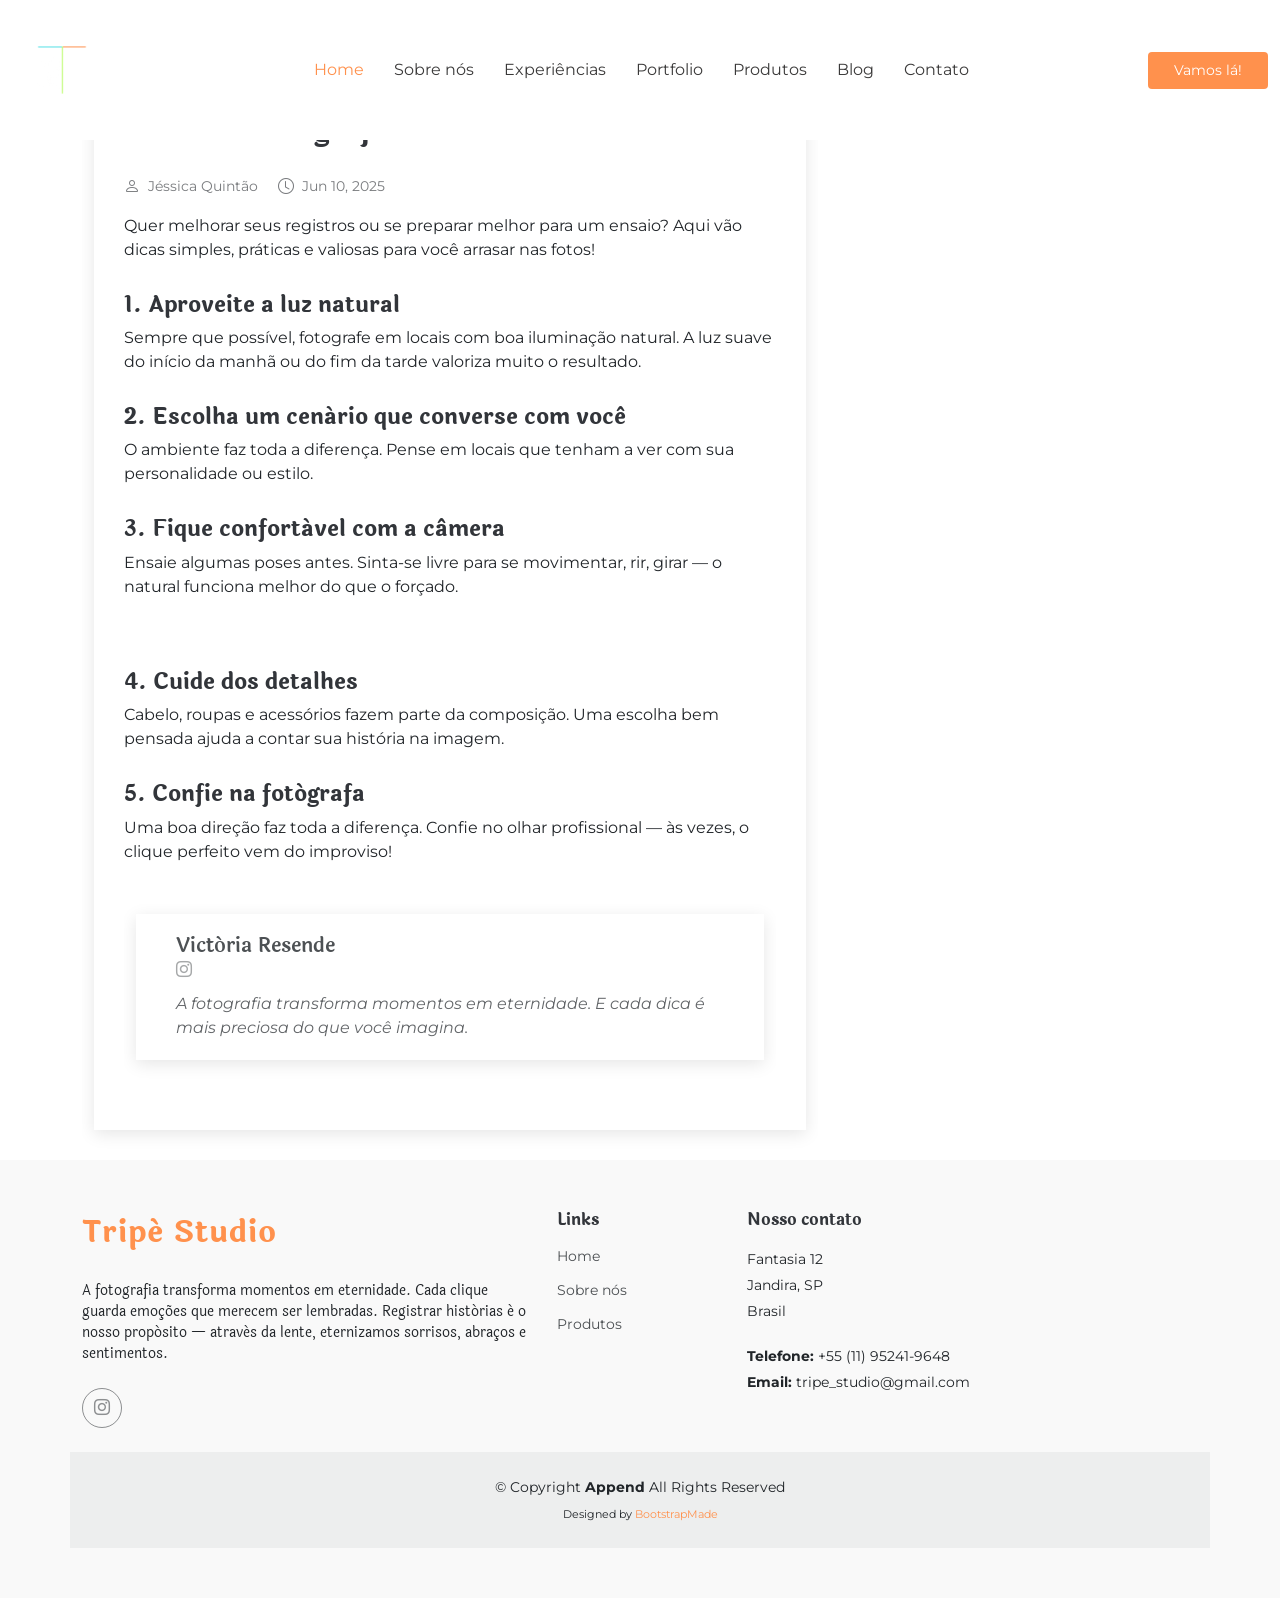
==== blog-details.html @ 228a63db "Update blog-details.html" ====
<!DOCTYPE html>
<html lang="en">

<head>
  <meta charset="utf-8">
  <meta content="width=device-width, initial-scale=1.0" name="viewport">
  <title>Blog - Tripé Studio</title>
  <meta name="description" content="">
  <meta name="keywords" content="">

  <!-- Favicons -->
  <link href="assets/img/tripe simbolo dentro site.png" rel="icon">
  <link href="assets/img/tripe simbolo dentro site.png" rel="apple-touch-icon">

  <!-- Fonts -->
  <link href="https://fonts.googleapis.com" rel="preconnect">
  <link href="https://fonts.gstatic.com" rel="preconnect" crossorigin>
  <link href="https://fonts.googleapis.com/css2?family=Laila:wght@400;700&family=Montserrat:ital,wght@0,100;0,200;0,300;0,400;0,500;0,600;0,700;0,800;0,900;1,100;1,200;1,300;1,400;1,500;1,600;1,700;1,800;1,900&display=swap" rel="stylesheet">

  <!-- Vendor CSS Files -->
  <link href="assets/vendor/bootstrap/css/bootstrap.min.css" rel="stylesheet">
  <link href="assets/vendor/bootstrap-icons/bootstrap-icons.css" rel="stylesheet">
  <link href="assets/vendor/aos/aos.css" rel="stylesheet">
  <link href="assets/vendor/glightbox/css/glightbox.min.css" rel="stylesheet">
  <link href="assets/vendor/swiper/swiper-bundle.min.css" rel="stylesheet">

  <!-- Main CSS File -->
  <link href="assets/css/main.css" rel="stylesheet">

  <!-- =======================================================
  * Template Name: Append
  * Template URL: https://bootstrapmade.com/append-bootstrap-website-template/
  * Updated: Aug 07 2024 with Bootstrap v5.3.3
  * Author: BootstrapMade.com
  * License: https://bootstrapmade.com/license/
  ======================================================== -->
<header id="header" class="header d-flex align-items-center fixed-top">
  <div class="container-fluid position-relative d-flex align-items-center justify-content-between">

    <a href="index.html" class="logo d-flex align-items-center me-auto me-xl-0">
      <img src="assets/img/tripe simbolo dentro site.png" alt="Logo Tripé" class="img-fluid" style="max-height: 100px;">
    </a>

    <nav id="navmenu" class="navmenu">
      <ul>
        <li><a href="index.html#hero" class="active">Home</a></li>
        <li><a href="index.html#sobre_nos">Sobre nós</a></li>
        <li><a href="index.html#experiencias">Experiências</a></li>
        <li><a href="index.html#portfolio">Portfolio</a></li>
        <li><a href="index.html#produtos">Produtos</a></li>
        <li><a href="blog.html">Blog</a></li>
        <li><a href="index.html#contato">Contato</a></li>
      </ul>
      <i class="mobile-nav-toggle d-xl-none bi bi-list"></i>
    </nav>

    <a class="btn-getstarted" href="index.html#sobre_nos">Vamos lá!</a>

  </div>
</header><!-- End Page Title -->

    <div class="container">
      <div class="row">

        <div class="col-lg-8">

          <!-- Blog Details Section -->
          <section id="blog-details" class="blog-details section">
            <div class="container">

              <article class="article">

                <div class="post-img">
                  <img src="assets/img/blog/blog-1.jpg" alt="" class="img-fluid">
                </div>

                <h2 class="title">Dicas de Fotografia</h2>

                <div class="meta-top">
                  <ul>
                    <li class="d-flex align-items-center"><i class="bi bi-person"></i> <a href="blog-details.html">Jéssica Quintão</a></li>
                    <li class="d-flex align-items-center"><i class="bi bi-clock"></i> <a href="blog-details.html"><time datetime="2020-01-01">Jun 10, 2025</time></a></li>
                  </ul>
                </div><!-- End meta top -->

                <div class="content">
                  <p>
                  Quer melhorar seus registros ou se preparar melhor para um ensaio? Aqui vão dicas simples, práticas e valiosas para você arrasar nas fotos!
                  </p>

                  <h3>1. Aproveite a luz natural</h3>
                  <p>
                    Sempre que possível, fotografe em locais com boa iluminação natural. A luz suave do início da manhã ou do fim da tarde valoriza muito o resultado.
                  </p>

                  <h3>2. Escolha um cenário que converse com você</h3>
                  <p>
                    O ambiente faz toda a diferença. Pense em locais que tenham a ver com sua personalidade ou estilo.
                  </p>

                  <h3>3. Fique confortável com a câmera</h3>
                  <p>
                    Ensaie algumas poses antes. Sinta-se livre para se movimentar, rir, girar — o natural funciona melhor do que o forçado.
                  </p>

                  <img src="assets/img/blog/dica-blog-1.jpg" class="img-fluid" alt="">

                  <h3>4. Cuide dos detalhes</h3>
                  <p>
                    Cabelo, roupas e acessórios fazem parte da composição. Uma escolha bem pensada ajuda a contar sua história na imagem.
                  </p>

                  <h3>5. Confie na fotógrafa</h3>
                  <p>
                    Uma boa direção faz toda a diferença. Confie no olhar profissional — às vezes, o clique perfeito vem do improviso!
                  </p>
                 
                  <img src="assets/img/blog/dica-blog-2.jpg" class="img-fluid" alt="">

                </div><!-- End post content -->
 
                
                <!-- Blog Author Section -->
          <section id="blog-author" class="blog-author section">

            <div class="container">
              <div class="author-container d-flex align-items-center">
                <img src="assets/img/blog/blog-author.jpg" class="rounded-circle flex-shrink-0" alt="">
                <div>
                  <h4>Victória Resende</h4>
                  <div class="social-links">
                    <a href="https://www.instagram.com/tripe_studio/?igsh=a25ucjdnaDJuYTFt"><i class="biu bi-instagram"></i></a>
                  </div>
                  <p>
                    A fotografia transforma momentos em eternidade. E cada dica é mais preciosa do que você imagina.
                  </p>
                </div>
              </div>
            </div>

          </section><!-- /Blog Author Section -->

        </div>

          </div>

        </div>

      </div>
    </div>

  </main>

  <footer id="footer" class="footer position-relative light-background">

    <div class="container footer-top">
      <div class="row gy-4">
        <div class="col-lg-5 col-md-12 footer-about">
          <a href="index.html" class="logo d-flex align-items-center">
            <span class="sitename">Tripé Studio</span>
          </a>
          <p>A fotografia transforma momentos em eternidade. Cada clique guarda emoções que merecem ser lembradas. Registrar histórias é o nosso propósito — através da lente, eternizamos sorrisos, abraços e sentimentos.</p>
          <div class="social-links d-flex mt-4">
            <a href=""><i class="bi bi-instagram"></i></a>
          </div>
        </div>

        <div class="col-lg-2 col-6 footer-links">
          <h4>Links</h4>
          <ul>
            <li><a href="#">Home</a></li>
            <li><a href="index.html#sobre_nos">Sobre nós</a></li>
            <li><a href="index.html#produtos">Produtos</a></li>
          </ul>
        </div>

        <div class="col-lg-3 col-md-12 footer-contact text-center text-md-start">
          <h4>Nosso contato</h4>
          <p>Fantasia 12</p>
          <p>Jandira, SP</p>
          <p>Brasil</p>
          <p class="mt-4"><strong>Telefone:</strong> <span>+55 (11) 95241-9648</span></p>
          <p><strong>Email:</strong> <span>tripe_studio@gmail.com</span></p>
        </div>

      </div>
    </div>

    <div class="container copyright text-center mt-4">
      <p>© <span>Copyright</span> <strong class="sitename">Append</strong> <span>All Rights Reserved</span></p>
      <div class="credits">
        <!-- All the links in the footer should remain intact. -->
        <!-- You can delete the links only if you've purchased the pro version. -->
        <!-- Licensing information: https://bootstrapmade.com/license/ -->
        <!-- Purchase the pro version with working PHP/AJAX contact form: [buy-url] -->
        <small>Designed by <a href="https://bootstrapmade.com/">BootstrapMade</a>
       </small>
      </div>
    </div>

  </footer>

  <!-- Scroll Top -->
  <a href="#" id="scroll-top" class="scroll-top d-flex align-items-center justify-content-center"><i class="bi bi-arrow-up-short"></i></a>

  <!-- Preloader -->
  <div id="preloader"></div>

  <!-- Vendor JS Files -->
  <script src="assets/vendor/bootstrap/js/bootstrap.bundle.min.js"></script>
  <script src="assets/vendor/php-email-form/validate.js"></script>
  <script src="assets/vendor/aos/aos.js"></script>
  <script src="assets/vendor/glightbox/js/glightbox.min.js"></script>
  <script src="assets/vendor/purecounter/purecounter_vanilla.js"></script>
  <script src="assets/vendor/imagesloaded/imagesloaded.pkgd.min.js"></script>
  <script src="assets/vendor/isotope-layout/isotope.pkgd.min.js"></script>
  <script src="assets/vendor/swiper/swiper-bundle.min.js"></script>

  <!-- Main JS File -->
  <script src="assets/js/main.js"></script>

</body>

</html>
---- assets/css/main.css ----
/**
* Template Name: Append
* Template URL: https://bootstrapmade.com/append-bootstrap-website-template/
* Updated: Aug 07 2024 with Bootstrap v5.3.3
* Author: BootstrapMade.com
* License: https://bootstrapmade.com/license/
*/

/*--------------------------------------------------------------
# Font & Color Variables
# Help: https://bootstrapmade.com/color-system/
--------------------------------------------------------------*/
/* Fonts */
:root {
  --default-font: "Montserrat", sans-serif; /* textos do corpo */
  --heading-font: "Laila", serif;          /* títulos */
  --nav-font: "Montserrat", sans-serif;
}

/* Global Colors - The following color variables are used throughout the website. Updating them here will change the color scheme of the entire website */
:root { 
  --background-color: #ffffff; /* Background color for the entire website, including individual sections */
  --default-color: #212529; /* Default color used for the majority of the text content across the entire website */
  --heading-color: #32353a; /* Color for headings, subheadings and title throughout the website */
  --accent-color: #FF914D; /* Accent color that represents your brand on the website. It's used for buttons, links, and other elements that need to stand out */
  --surface-color: #ffffff; /* The surface color is used as a background of boxed elements within sections, such as cards, icon boxes, or other elements that require a visual separation from the global background. */
  --contrast-color: #ffffff; /* Contrast color for text, ensuring readability against backgrounds of accent, heading, or default colors. */
}

/* Nav Menu Colors - The following color variables are used specifically for the navigation menu. They are separate from the global colors to allow for more customization options */
:root {
  --nav-color: #3a3939;  /* The default color of the main navmenu links */
  --nav-hover-color: #FF914D; /* Applied to main navmenu links when they are hovered over or active */
  --nav-mobile-background-color: #ffffff; /* Used as the background color for mobile navigation menu */
  --nav-dropdown-background-color: #ffffff; /* Used as the background color for dropdown items that appear when hovering over primary navigation items */
  --nav-dropdown-color: #3a3939; /* Used for navigation links of the dropdown items in the navigation menu. */
  --nav-dropdown-hover-color: #e84545; /* Similar to --nav-hover-color, this color is applied to dropdown navigation links when they are hovered over. */
}

/* Color Presets - These classes override global colors when applied to any section or element, providing reuse of the sam color scheme. */

.light-background {
  --background-color: #f9f9f9;
  --surface-color: #ffffff;
}

.dark-background {
  --background-color: #060606;
  --default-color: #ffffff;
  --heading-color: #ffffff;
  --surface-color: #252525;
  --contrast-color: #ffffff;
}

/* Smooth scroll */
:root {
  scroll-behavior: smooth;
}

/*--------------------------------------------------------------
# General Styling & Shared Classes
--------------------------------------------------------------*/
body {
  color: var(--default-color);
  background-color: var(--background-color);
  font-family: var(--default-font);
}

a {
  color: var(--accent-color);
  text-decoration: none;
  transition: 0.3s;
}

a:hover {
  color: color-mix(in srgb, var(--accent-color), transparent 25%);
  text-decoration: none;
}

h1,
h2,
h3,
h4,
h5,
h6 {
  color: var(--heading-color);
  font-family: var(--heading-font);
}

/* PHP Email Form Messages
------------------------------*/
.php-email-form .error-message {
  display: none;
  background: #df1529;
  color: #ffffff;
  text-align: left;
  padding: 15px;
  margin-bottom: 24px;
  font-weight: 600;
}

.php-email-form .sent-message {
  display: none;
  color: #ffffff;
  background: #059652;
  text-align: center;
  padding: 15px;
  margin-bottom: 24px;
  font-weight: 600;
}

.php-email-form .loading {
  display: none;
  background: var(--surface-color);
  text-align: center;
  padding: 15px;
  margin-bottom: 24px;
}

.php-email-form .loading:before {
  content: "";
  display: inline-block;
  border-radius: 50%;
  width: 24px;
  height: 24px;
  margin: 0 10px -6px 0;
  border: 3px solid var(--accent-color);
  border-top-color: var(--surface-color);
  animation: php-email-form-loading 1s linear infinite;
}

@keyframes php-email-form-loading {
  0% {
    transform: rotate(0deg);
  }

  100% {
    transform: rotate(360deg);
  }
}

/*--------------------------------------------------------------
# Global Header
--------------------------------------------------------------*/
.header {
  color: var(--default-color);
  background-color: var(--background-color);
  padding: 20px 0;
  transition: all 0.5s;
  z-index: 997;
}

.header .logo {
  line-height: 1;
}

.header .logo img {
  max-height: 36px;
  margin-right: 8px;
}

.header .logo h1 {
  font-size: 24px;
  margin: 0;
  font-weight: 600;
  color: var(--heading-color);
}

.header .logo span {
  color: var(--accent-color);
  font-size: 24px;
  font-weight: 600;
  padding-left: 3px;
}

.header .btn-getstarted,
.header .btn-getstarted:focus {
  color: var(--contrast-color);
  background: var(--accent-color);
  font-size: 14px;
  padding: 8px 26px;
  margin: 0;
  border-radius: 4px;
  transition: 0.3s;
}

.header .btn-getstarted:hover,
.header .btn-getstarted:focus:hover {
  color: var(--contrast-color);
  background: color-mix(in srgb, var(--accent-color), transparent 15%);
}

@media (max-width: 1200px) {
  .header .logo {
    order: 1;
  }

  .header .btn-getstarted {
    order: 2;
    margin: 0 15px 0 0;
    padding: 6px 20px;
  }

  .header .navmenu {
    order: 3;
  }
}

.scrolled .header {
  box-shadow: 0 0 30px 10px rgba(0, 0, 0, 0.1);
}

/* Index Page Header
------------------------------*/
.index-page .header {
  --background-color: rgba(255, 255, 255, 0);
  --heading-color: #ffffff;
  --nav-color: rgba(255, 255, 255, 0.5);
  --nav-hover-color: #ffffff;
}

/* Index Page Header on Scroll
------------------------------*/
.index-page.scrolled .header {
  --background-color: #ffffff;
  --heading-color: #32353a;
  --nav-color: #3a3939;
  --nav-hover-color: #e84545;
}

/*--------------------------------------------------------------
# Navigation Menu
--------------------------------------------------------------*/
/* Navmenu - Desktop */
@media (min-width: 1200px) {
  .navmenu {
    padding: 0;
  }

  .navmenu ul {
    margin: 0;
    padding: 0;
    display: flex;
    list-style: none;
    align-items: center;
  }

  .navmenu li {
    position: relative;
  }

  .navmenu a,
  .navmenu a:focus {
    color: var(--nav-color);
    padding: 18px 15px;
    font-size: 16px;
    font-family: var(--nav-font);
    font-weight: 400;
    display: flex;
    align-items: center;
    justify-content: space-between;
    white-space: nowrap;
    transition: 0.3s;
  }

  .navmenu a i,
  .navmenu a:focus i {
    font-size: 12px;
    line-height: 0;
    margin-left: 5px;
    transition: 0.3s;
  }

  .navmenu li:last-child a {
    padding-right: 0;
  }

  .navmenu li:hover>a,
  .navmenu .active,
  .navmenu .active:focus {
    color: var(--nav-hover-color);
  }

  .navmenu .dropdown ul {
    margin: 0;
    padding: 10px 0;
    background: var(--nav-dropdown-background-color);
    display: block;
    position: absolute;
    visibility: hidden;
    left: 14px;
    top: 130%;
    opacity: 0;
    transition: 0.3s;
    border-radius: 4px;
    z-index: 99;
    box-shadow: 0px 0px 30px rgba(0, 0, 0, 0.1);
  }

  .navmenu .dropdown ul li {
    min-width: 200px;
  }

  .navmenu .dropdown ul a {
    padding: 10px 20px;
    font-size: 15px;
    text-transform: none;
    color: var(--nav-dropdown-color);
  }

  .navmenu .dropdown ul a i {
    font-size: 12px;
  }

  .navmenu .dropdown ul a:hover,
  .navmenu .dropdown ul .active:hover,
  .navmenu .dropdown ul li:hover>a {
    color: var(--nav-dropdown-hover-color);
  }

  .navmenu .dropdown:hover>ul {
    opacity: 1;
    top: 100%;
    visibility: visible;
  }

  .navmenu .dropdown .dropdown ul {
    top: 0;
    left: -90%;
    visibility: hidden;
  }

  .navmenu .dropdown .dropdown:hover>ul {
    opacity: 1;
    top: 0;
    left: -100%;
    visibility: visible;
  }
}

/* Navmenu - Mobile */
@media (max-width: 1199px) {
  .mobile-nav-toggle {
    color: var(--nav-color);
    font-size: 28px;
    line-height: 0;
    margin-right: 10px;
    cursor: pointer;
    transition: color 0.3s;
  }

  .navmenu {
    padding: 0;
    z-index: 9997;
  }

  .navmenu ul {
    display: none;
    list-style: none;
    position: absolute;
    inset: 60px 20px 20px 20px;
    padding: 10px 0;
    margin: 0;
    border-radius: 6px;
    background-color: var(--nav-mobile-background-color);
    overflow-y: auto;
    transition: 0.3s;
    z-index: 9998;
    box-shadow: 0px 0px 30px rgba(0, 0, 0, 0.1);
  }

  .navmenu a,
  .navmenu a:focus {
    color: var(--nav-dropdown-color);
    padding: 10px 20px;
    font-family: var(--nav-font);
    font-size: 17px;
    font-weight: 500;
    display: flex;
    align-items: center;
    justify-content: space-between;
    white-space: nowrap;
    transition: 0.3s;
  }

  .navmenu a i,
  .navmenu a:focus i {
    font-size: 12px;
    line-height: 0;
    margin-left: 5px;
    width: 30px;
    height: 30px;
    display: flex;
    align-items: center;
    justify-content: center;
    border-radius: 50%;
    transition: 0.3s;
    background-color: color-mix(in srgb, var(--accent-color), transparent 90%);
  }

  .navmenu a i:hover,
  .navmenu a:focus i:hover {
    background-color: var(--accent-color);
    color: var(--contrast-color);
  }

  .navmenu a:hover,
  .navmenu .active,
  .navmenu .active:focus {
    color: var(--nav-dropdown-hover-color);
  }

  .navmenu .active i,
  .navmenu .active:focus i {
    background-color: var(--accent-color);
    color: var(--contrast-color);
    transform: rotate(180deg);
  }

  .navmenu .dropdown ul {
    position: static;
    display: none;
    z-index: 99;
    padding: 10px 0;
    margin: 10px 20px;
    background-color: var(--nav-dropdown-background-color);
    border: 1px solid color-mix(in srgb, var(--default-color), transparent 90%);
    box-shadow: none;
    transition: all 0.5s ease-in-out;
  }

  .navmenu .dropdown ul ul {
    background-color: rgba(33, 37, 41, 0.1);
  }

  .navmenu .dropdown>.dropdown-active {
    display: block;
    background-color: rgba(33, 37, 41, 0.03);
  }

  .mobile-nav-active {
    overflow: hidden;
  }

  .mobile-nav-active .mobile-nav-toggle {
    color: #fff;
    position: absolute;
    font-size: 32px;
    top: 15px;
    right: 15px;
    margin-right: 0;
    z-index: 9999;
  }

  .mobile-nav-active .navmenu {
    position: fixed;
    overflow: hidden;
    inset: 0;
    background: rgba(33, 37, 41, 0.8);
    transition: 0.3s;
  }

  .mobile-nav-active .navmenu>ul {
    display: block;
  }
}

/*--------------------------------------------------------------
# Global Footer
--------------------------------------------------------------*/
.footer {
  color: var(--default-color);
  background-color: var(--background-color);
  font-size: 14px;
  padding-bottom: 50px;
  position: relative;
}

.footer .footer-top {
  padding-top: 50px;
}

.footer .footer-about .logo {
  margin-bottom: 25px;
}

.footer .footer-about .logo img {
  max-height: 40px;
  margin-right: 6px;
}

.footer .footer-about .logo span {
  color: var(#ffffff);
  font-size: 30px;
  font-weight: 700;
  letter-spacing: 1px;
  font-family: var(--heading-font);
}

.footer .footer-about p {
  font-size: 14px;
  font-family: var(--heading-font);
}

.footer .social-links a {
  display: flex;
  align-items: center;
  justify-content: center;
  width: 40px;
  height: 40px;
  border-radius: 50%;
  border: 1px solid color-mix(in srgb, var(--default-color), transparent 50%);
  font-size: 16px;
  color: color-mix(in srgb, var(--default-color), transparent 50%);
  margin-right: 10px;
  transition: 0.3s;
}

.footer .social-links a:hover {
  color: var(--accent-color);
  border-color: var(--accent-color);
}

.footer h4 {
  font-size: 16px;
  font-weight: bold;
  position: relative;
  padding-bottom: 12px;
}

.footer .footer-links {
  margin-bottom: 30px;
}

.footer .footer-links ul {
  list-style: none;
  padding: 0;
  margin: 0;
}

.footer .footer-links ul i {
  padding-right: 2px;
  font-size: 12px;
  line-height: 0;
}

.footer .footer-links ul li {
  padding: 10px 0;
  display: flex;
  align-items: center;
}

.footer .footer-links ul li:first-child {
  padding-top: 0;
}

.footer .footer-links ul a {
  color: color-mix(in srgb, var(--default-color), transparent 20%);
  display: inline-block;
  line-height: 1;
}

.footer .footer-links ul a:hover {
  color: var(--accent-color);
}

.footer .footer-contact p {
  margin-bottom: 5px;
}

.footer .copyright {
  padding-top: 25px;
  padding-bottom: 25px;
  background-color: color-mix(in srgb, var(--default-color), transparent 95%);
}

.footer .copyright p {
  margin-bottom: 0;
}

.footer .credits {
  margin-top: 6px;
  font-size: 13px;
}

/*--------------------------------------------------------------
# Preloader
--------------------------------------------------------------*/
#preloader {
  position: fixed;
  inset: 0;
  z-index: 999999;
  overflow: hidden;
  background: var(--background-color);
  transition: all 0.6s ease-out;
}

#preloader:before {
  content: "";
  position: fixed;
  top: calc(50% - 30px);
  left: calc(50% - 30px);
  border: 6px solid #ffffff;
  border-color: var(--accent-color) transparent var(--accent-color) transparent;
  border-radius: 50%;
  width: 60px;
  height: 60px;
  animation: animate-preloader 1.5s linear infinite;
}

@keyframes animate-preloader {
  0% {
    transform: rotate(0deg);
  }

  100% {
    transform: rotate(360deg);
  }
}

/*--------------------------------------------------------------
# Scroll Top Button
--------------------------------------------------------------*/
.scroll-top {
  position: fixed;
  visibility: hidden;
  opacity: 0;
  right: 15px;
  bottom: 15px;
  z-index: 99999;
  background-color: var(--accent-color);
  width: 40px;
  height: 40px;
  border-radius: 4px;
  transition: all 0.4s;
}

.scroll-top i {
  font-size: 24px;
  color: var(--contrast-color);
  line-height: 0;
}

.scroll-top:hover {
  background-color: color-mix(in srgb, var(--accent-color), transparent 20%);
  color: var(--contrast-color);
}

.scroll-top.active {
  visibility: visible;
  opacity: 1;
}

/*--------------------------------------------------------------
# Disable aos animation delay on mobile devices
--------------------------------------------------------------*/
@media screen and (max-width: 768px) {
  [data-aos-delay] {
    transition-delay: 0 !important;
  }
}

/*--------------------------------------------------------------
# Global Page Titles & Breadcrumbs
--------------------------------------------------------------*/
.page-title {
  color: var(--default-color);
  background-color: var(--background-color);
  position: relative;
}

.page-title .heading {
  padding: 80px 0;
  border-top: 1px solid color-mix(in srgb, var(--default-color), transparent 90%);
}

.page-title .heading h1 {
  font-size: 38px;
  font-weight: 700;
}

.page-title nav {
  background-color: color-mix(in srgb, var(--default-color), transparent 95%);
  padding: 20px 0;
}

.page-title nav ol {
  display: flex;
  flex-wrap: wrap;
  list-style: none;
  margin: 0;
  font-size: 16px;
  font-weight: 600;
}

.page-title nav ol li+li {
  padding-left: 10px;
}

.page-title nav ol li+li::before {
  content: "/";
  display: inline-block;
  padding-right: 10px;
  color: color-mix(in srgb, var(--default-color), transparent 70%);
}

/*--------------------------------------------------------------
# Global Sections
--------------------------------------------------------------*/
section,
.section {
  color: var(--default-color);
  background-color: var(--background-color);
  padding: 60px 0;
  scroll-margin-top: 98px;
  overflow: clip;
}

@media (max-width: 1199px) {

  section,
  .section {
    scroll-margin-top: 64px;
  }
}

/*--------------------------------------------------------------
# Global Section Titles
--------------------------------------------------------------*/
.section-title {
  text-align: center;
  padding-bottom: 60px;
  position: relative;
}

.section-title h2 {
  font-size: 32px;
  font-weight: 700;
  position: relative;
}

.section-title h2:before,
.section-title h2:after {
  content: "";
  width: 50px;
  height: 2px;
  background: var(--accent-color);
  display: inline-block;
}

.section-title h2:before {
  margin: 0 15px 10px 0;
}

.section-title h2:after {
  margin: 0 0 10px 15px;
}

.section-title p {
  margin-bottom: 0;
}

/*--------------------------------------------------------------
# Hero Section
--------------------------------------------------------------*/
.hero {
  width: 100%;
  min-height: 100vh;
  position: relative;
  padding: 80px 0;
  display: flex;
  align-items: center;
  justify-content: center;
}

.hero img {
  position: absolute;
  inset: 0;
  display: block;
  width: 100%;
  height: 100%;
  object-fit: cover;
  z-index: 1;
}

.hero:before {
  content: "";
  background: color-mix(in srgb, var(--background-color), transparent 50%);
  position: absolute;
  inset: 0;
  z-index: 2;
}

.hero .container {
  position: relative;
  z-index: 3;
}

.hero h2 {
  margin: 0;
  font-size: 44px;
  font-weight: 700;
}

.hero p {
  color: color-mix(in srgb, var(--default-color), transparent 20%);
  margin: 5px 0 0 0;
  font-size: 20px;
}

.hero .sign-up-form {
  margin-top: 20px;
  margin-bottom: 15px;
  padding: 10px;
  border-radius: 7px;
  background: color-mix(in srgb, var(--default-color) 5%, white 90%);
  box-shadow: 0 15px 30px 0 rgba(0, 0, 0, 0.1);
  display: flex;
}

.hero .sign-up-form input[type=email] {
  background-color: transparent;
  border: 0;
  padding: 4px 10px;
  width: 100%;
}

.hero .sign-up-form input[type=email]:focus-visible {
  outline: none;
}

.hero .sign-up-form input[type=submit] {
  border: 0;
  box-shadow: none;
  background-color: var(--accent-color);
  border-color: var(--accent-color);
  padding: 8px 20px 10px 20px;
  border-radius: 7px;
  color: var(--contrast-color);
  transition: 0.3s;
}

.hero .sign-up-form input[type=submit]:hover {
  background-color: color-mix(in srgb, var(--accent-color), transparent 10%);
}

@media (max-width: 768px) {
  .hero h2 {
    font-size: 32px;
  }

  .hero p {
    font-size: 18px;
  }
}

/*--------------------------------------------------------------
# Clients Section
--------------------------------------------------------------*/
.clients {
  padding: 20px 0;
}

.clients .client-logo {
  display: flex;
  justify-content: center;
  align-items: center;
  overflow: hidden;
}

.clients .client-logo img {
  padding: 20px 40px;
  max-width: 90%;
  transition: 0.3s;
  opacity: 0.5;
  filter: grayscale(100);
}

.clients .client-logo img:hover {
  filter: none;
  opacity: 1;
}

@media (max-width: 640px) {
  .clients .client-logo img {
    padding: 20px;
  }
}

/*--------------------------------------------------------------
# About Section
--------------------------------------------------------------*/
.about .content h3 {
  font-size: 16px;
  font-weight: 500;
  line-height: 19px;
  padding: 10px 20px;
  background: color-mix(in srgb, var(--accent-color), transparent 95%);
  color: var(--accent-color);
  border-radius: 7px;
  display: inline-block;
}

.about .content h2 {
  font-weight: 700;
}

.about .content p:last-child {
  margin-bottom: 0;
}

.about .content .read-more {
  background: var(--accent-color);
  color: var(--contrast-color);
  font-family: var(--heading-font);
  font-weight: 500;
  font-size: 16px;
  letter-spacing: 1px;
  padding: 12px 24px;
  border-radius: 5px;
  transition: 0.3s;
  display: inline-flex;
  align-items: center;
  justify-content: center;
}

.about .content .read-more i {
  font-size: 18px;
  margin-left: 5px;
  line-height: 0;
  transition: 0.3s;
}

.about .content .read-more:hover {
  background: color-mix(in srgb, var(--accent-color), transparent 20%);
  padding-right: 19px;
}

.about .content .read-more:hover i {
  margin-left: 10px;
}

.about .icon-box {
  background-color: var(--surface-color);
  padding: 50px 40px;
  box-shadow: 0px 10px 50px rgba(0, 0, 0, 0.1);
  border-radius: 10px;
  transition: all 0.3s ease-out 0s;
}

.about .icon-box i {
  width: 80px;
  height: 80px;
  border-radius: 50%;
  display: inline-flex;
  align-items: center;
  justify-content: center;
  margin-bottom: 24px;
  font-size: 32px;
  line-height: 0;
  transition: all 0.4s ease-out 0s;
  background-color: color-mix(in srgb, var(--accent-color), transparent 95%);
  color: var(--accent-color);
}

.about .icon-box h3 {
  margin-bottom: 10px;
  font-size: 24px;
  font-weight: 700;
}

.about .icon-box p {
  margin-bottom: 0;
}

.about .icon-box:hover i {
  background-color: var(--accent-color);
  color: var(--contrast-color);
}

.about .icon-boxes .col-md-6:nth-child(2) .icon-box,
.about .icon-boxes .col-md-6:nth-child(4) .icon-box {
  margin-top: -40px;
}

@media (max-width: 768px) {

  .about .icon-boxes .col-md-6:nth-child(2) .icon-box,
  .about .icon-boxes .col-md-6:nth-child(4) .icon-box {
    margin-top: 0;
  }
/* Fundo preto específico da seção */
.black-background {
  background-color: #000; /* preto */
  padding: 60px 0; /* garante respiro interno */
}

/* Texto branco para contraste */
.black-background .content h2,
.black-background .content h3,
.black-background .content p {
  color: #fff;
}

/* Ajuste do tamanho da logo */
.logo-img {
  width: 150px !important;
  height: auto !important;
}
}


/*--------------------------------------------------------------
# Stats Section
--------------------------------------------------------------*/
.stats {
  position: relative;
  padding: 120px 0;
}

.stats img {
  position: absolute;
  inset: 0;
  display: block;
  width: 100%;
  height: 100%;
  object-fit: cover;
  z-index: 1;
}

.stats:before {
  content: "";
  background: color-mix(in srgb, var(--background-color), transparent 40%);
  position: absolute;
  inset: 0;
  z-index: 2;
}

.stats .container {
  position: relative;
  z-index: 3;
}

.stats .stats-item {
  padding: 30px;
  width: 100%;
}

.stats .stats-item span {
  font-size: 48px;
  display: block;
  color: var(--default-color);
  font-weight: 700;
}

.stats .stats-item p {
  padding: 0;
  margin: 0;
  font-family: var(--heading-font);
  font-size: 16px;
  font-weight: 700;
  color: color-mix(in srgb, var(--default-color), transparent 40%);
}

/*--------------------------------------------------------------
# Services Section
--------------------------------------------------------------*/
.services .service-item {
  position: relative;
  padding-top: 40px;
}

.services .service-item:before {
  content: "";
  position: absolute;
  top: 0;
  left: 0;
  right: 0;
  height: 2px;
  background: color-mix(in srgb, var(--default-color), transparent 90%);
}

.services .service-item::after {
  content: "";
  position: absolute;
  top: 0;
  left: 0;
  width: 30px;
  height: 2px;
  background: var(--accent-color);
  border-right: 5px solid var(--background-color);
}

.services .service-item .icon {
  width: 48px;
  height: 48px;
  position: relative;
  margin-right: 50px;
  line-height: 0;
}

.services .service-item .icon i {
  color: color-mix(in srgb, var(--default-color), transparent 30%);
  font-size: 56px;
  transition: ease-in-out 0.3s;
  z-index: 2;
  position: relative;
}

.services .service-item .icon:before {
  position: absolute;
  content: "";
  height: 30px;
  width: 30px;
  background: color-mix(in srgb, var(--accent-color), transparent 70%);
  border-radius: 50px;
  z-index: 1;
  bottom: -15px;
  right: -15px;
  transition: 0.3s;
}

.services .service-item .title {
  font-weight: 700;
  margin-bottom: 15px;
  font-size: 18px;
}

.services .service-item .title a {
  color: var(--heading-color);
}

.services .service-item .title a:hover {
  color: var(--accent-color);
}

.services .service-item .description {
  line-height: 24px;
  font-size: 14px;
}

/*--------------------------------------------------------------
# Features Section
--------------------------------------------------------------*/
.features .features-item {
  color: color-mix(in srgb, var(--default-color), transparent 20%);
}

.features .features-item+.features-item {
  margin-top: 100px;
}

@media (max-width: 768px) {
  .features .features-item+.features-item {
    margin-top: 40px;
  }
}

.features .features-item h3 {
  font-weight: 700;
  font-size: 26px;
}

.features .features-item .btn-get-started {
  background-color: var(--accent-color);
  color: var(--contrast-color);
  padding: 8px 30px 10px 30px;
  border-radius: 4px;
}

.features .features-item .btn-get-started:hover {
  background-color: color-mix(in srgb, var(--accent-color), transparent 10%);
}

.features .features-item ul {
  list-style: none;
  padding: 0;
}

.features .features-item ul li {
  padding-bottom: 10px;
  display: flex;
  align-items: flex-start;
}

.features .features-item ul li:last-child {
  padding-bottom: 0;
}

.features .features-item ul i {
  font-size: 20px;
  padding-right: 4px;
  color: var(--accent-color);
}

.features .features-item img {
  border: 6px solid var(--surface-color);
  box-shadow: 0 15px 30px -10px rgba(0, 0, 0, 0.1);
}

.features .features-item .features-img-bg {
  position: relative;
  min-height: 500px;
}

@media (max-width: 640px) {
  .features .features-item .features-img-bg {
    min-height: 300px;
  }
}

.features .features-item .features-img-bg img {
  position: absolute;
  inset: 0;
  display: block;
  width: 100%;
  height: 100%;
  object-fit: cover;
}

.features .features-item .image-stack {
  display: grid;
  position: relative;
  grid-template-columns: repeat(12, 1fr);
}

.features .features-item .image-stack .stack-back {
  grid-column: 4/-1;
  grid-row: 1;
  width: 100%;
  z-index: 1;
}

.features .features-item .image-stack .stack-front {
  grid-row: 1;
  grid-column: 1/span 8;
  margin-top: 20%;
  width: 100%;
  z-index: 2;
}

/*--------------------------------------------------------------
# Portfolio Section
--------------------------------------------------------------*/
.portfolio .portfolio-filters {
  padding: 0;
  margin: 0 auto 20px auto;
  list-style: none;
  text-align: center;
}

.portfolio .portfolio-filters li {
  cursor: pointer;
  display: inline-block;
  padding: 8px 20px 10px 20px;
  margin: 0;
  font-size: 15px;
  font-weight: 500;
  line-height: 1;
  margin-bottom: 5px;
  border-radius: 50px;
  transition: all 0.3s ease-in-out;
  font-family: var(--heading-font);
}

.portfolio .portfolio-filters li:hover,
.portfolio .portfolio-filters li.filter-active {
  color: var(--contrast-color);
  background-color: var(--accent-color);
}

.portfolio .portfolio-filters li:first-child {
  margin-left: 0;
}

.portfolio .portfolio-filters li:last-child {
  margin-right: 0;
}

@media (max-width: 575px) {
  .portfolio .portfolio-filters li {
    font-size: 14px;
    margin: 0 0 10px 0;
  }
}

.portfolio .portfolio-item {
  position: relative;
  overflow: hidden;
}

.portfolio .portfolio-item .portfolio-info {
  opacity: 0;
  position: absolute;
  left: 12px;
  right: 12px;
  bottom: -100%;
  z-index: 3;
  transition: all ease-in-out 0.5s;
  background: color-mix(in srgb, var(--background-color), transparent 10%);
  padding: 15px;
}

.portfolio .portfolio-item .portfolio-info h4 {
  font-size: 18px;
  font-weight: 600;
  padding-right: 50px;
}

.portfolio .portfolio-item .portfolio-info p {
  color: color-mix(in srgb, var(--default-color), transparent 30%);
  font-size: 14px;
  margin-bottom: 0;
  padding-right: 50px;
}

.portfolio .portfolio-item .portfolio-info .preview-link,
.portfolio .portfolio-item .portfolio-info .details-link {
  position: absolute;
  right: 50px;
  font-size: 24px;
  top: calc(50% - 14px);
  color: color-mix(in srgb, var(--default-color), transparent 30%);
  transition: 0.3s;
  line-height: 0;
}

.portfolio .portfolio-item .portfolio-info .preview-link:hover,
.portfolio .portfolio-item .portfolio-info .details-link:hover {
  color: var(--accent-color);
}

.portfolio .portfolio-item .portfolio-info .details-link {
  right: 14px;
  font-size: 28px;
}

.portfolio .portfolio-item:hover .portfolio-info {
  opacity: 1;
  bottom: 0;
}

/*--------------------------------------------------------------
# Pricing Section
--------------------------------------------------------------*/
.pricing {
  padding: 60px 0 120px 0;
}

.pricing .section-title {
  margin-bottom: 40px;
}

.pricing .pricing-item {
  background-color: var(--surface-color);
  box-shadow: 0 3px 20px -2px rgba(0, 0, 0, 0.1);
  padding: 60px 40px;
  height: 100%;
  position: relative;
  border-radius: 15px;
}

.pricing h3 {
  font-weight: 600;
  margin-bottom: 15px;
  font-size: 20px;
  text-align: center;
}

.pricing .icon {
  margin: 30px auto 20px auto;
  width: 70px;
  height: 70px;
  background: var(--accent-color);
  border-radius: 50%;
  display: flex;
  align-items: center;
  justify-content: center;
  transition: 0.3s;
  transform-style: preserve-3d;
}

.pricing .icon i {
  color: var(--background-color);
  font-size: 28px;
  transition: ease-in-out 0.3s;
  line-height: 0;
}

.pricing .icon::before {
  position: absolute;
  content: "";
  height: 86px;
  width: 86px;
  border-radius: 50%;
  background: color-mix(in srgb, var(--accent-color), transparent 80%);
  transition: all 0.3s ease-out 0s;
  transform: translateZ(-1px);
}

.pricing .icon::after {
  position: absolute;
  content: "";
  height: 102px;
  width: 102px;
  border-radius: 50%;
  background: color-mix(in srgb, var(--accent-color), transparent 90%);
  transition: all 0.3s ease-out 0s;
  transform: translateZ(-2px);
}

.pricing h4 {
  font-size: 48px;
  color: var(--accent-color);
  font-weight: 700;
  font-family: var(--heading-font);
  margin-bottom: 25px;
  text-align: center;
}

.pricing h4 sup {
  font-size: 28px;
}

.pricing h4 span {
  color: color-mix(in srgb, var(--default-color), transparent 50%);
  font-size: 18px;
  font-weight: 400;
}

.pricing ul {
  padding: 20px 0;
  list-style: none;
  color: color-mix(in srgb, var(--default-color), transparent 20%);
  text-align: left;
  line-height: 20px;
}

.pricing ul li {
  padding: 10px 0;
  display: flex;
  align-items: center;
}

.pricing ul i {
  color: #059652;
  font-size: 24px;
  padding-right: 3px;
}

.pricing ul .na {
  color: color-mix(in srgb, var(--default-color), transparent 70%);
}

.pricing ul .na i {
  color: color-mix(in srgb, var(--default-color), transparent 70%);
}

.pricing ul .na span {
  text-decoration: line-through;
}

.pricing .buy-btn {
  color: color-mix(in srgb, var(--default-color), transparent 20%);
  display: inline-block;
  padding: 8px 40px 10px 40px;
  border-radius: 50px;
  border: 1px solid color-mix(in srgb, var(--default-color), transparent 80%);
  transition: none;
  font-size: 16px;
  font-weight: 600;
  font-family: var(--heading-font);
  transition: 0.3s;
}

.pricing .buy-btn:hover {
  background-color: var(--accent-color);
  color: var(--contrast-color);
}

.pricing .featured {
  z-index: 10;
  border: 3px solid var(--accent-color);
}

@media (min-width: 992px) {
  .pricing .featured {
    transform: scale(1.15);
  }
/* Ajusta tamanho dos quadrados dos produtos */
.produto {
  max-width: 200px;   /* largura máxima */
  max-height: 2000px;  /* altura máxima */
  margin: 10px auto;  /* centraliza dentro da coluna */
  display: flex;
  align-items: center;
  justify-content: center;
}

.produto img {
  width: 100%;
  height: 100%;
  object-fit: cover; /* mantém proporção sem deformar */
  border-radius: 8px;
}
}

/*--------------------------------------------------------------
# Faq Section
--------------------------------------------------------------*/
.faq .content h3 {
  font-weight: 400;
  font-size: 34px;
}

.faq .content p {
  font-size: 15px;
  color: color-mix(in srgb, var(--default-color), transparent 30%);
}

.faq .faq-container .faq-item {
  background-color: var(--surface-color);
  position: relative;
  padding: 20px;
  margin-bottom: 20px;
  box-shadow: 0px 5px 25px 0px rgba(0, 0, 0, 0.1);
  overflow: hidden;
}

.faq .faq-container .faq-item:last-child {
  margin-bottom: 0;
}

.faq .faq-container .faq-item h3 {
  font-weight: 600;
  font-size: 18px;
  line-height: 24px;
  margin: 0 30px 0 0;
  transition: 0.3s;
  cursor: pointer;
  display: flex;
  align-items: flex-start;
}

.faq .faq-container .faq-item h3 .num {
  color: var(--accent-color);
  padding-right: 5px;
}

.faq .faq-container .faq-item h3:hover {
  color: var(--accent-color);
}

.faq .faq-container .faq-item .faq-content {
  display: grid;
  grid-template-rows: 0fr;
  transition: 0.3s ease-in-out;
  visibility: hidden;
  opacity: 0;
}

.faq .faq-container .faq-item .faq-content p {
  margin-bottom: 0;
  overflow: hidden;
}

.faq .faq-container .faq-item .faq-toggle {
  position: absolute;
  top: 20px;
  right: 20px;
  font-size: 16px;
  line-height: 0;
  transition: 0.3s;
  cursor: pointer;
}

.faq .faq-container .faq-item .faq-toggle:hover {
  color: var(--accent-color);
}

.faq .faq-container .faq-active h3 {
  color: var(--accent-color);
}

.faq .faq-container .faq-active .faq-content {
  grid-template-rows: 1fr;
  visibility: visible;
  opacity: 1;
  padding-top: 10px;
}

.faq .faq-container .faq-active .faq-toggle {
  transform: rotate(90deg);
  color: var(--accent-color);
}

/*--------------------------------------------------------------
# Team Section
--------------------------------------------------------------*/
.team .member {
  position: relative;
}

.team .member .member-img {
  margin: 0 80px;
  border-radius: 50%;
  overflow: hidden;
  position: relative;
  border: 4px solid var(--background-color);
  box-shadow: 0 15px 35px -10px rgba(0, 0, 0, 0.2);
}

@media (max-width: 1024px) {
  .team .member .member-img {
    margin: 0 60px;
  }
}

.team .member .member-img img {
  position: relative;
  z-index: 1;
}

.team .member .member-img .social {
  position: absolute;
  inset: 0;
  background-color: rgba(0, 0, 0, 0.6);
  display: flex;
  justify-content: center;
  align-items: center;
  z-index: 2;
  padding-bottom: 20px;
  transition: 0.3s;
  visibility: hidden;
  opacity: 0;
}

.team .member .member-img .social a {
  transition: 0.3s;
  color: var(--contrast-color);
  font-size: 20px;
  margin: 0 8px;
}

.team .member .member-img .social a:hover {
  color: var(--accent-color);
}

.team .member .member-info {
  margin-top: 30px;
}

.team .member .member-info h4 {
  font-weight: 700;
  margin-bottom: 6px;
  font-size: 18px;
}

.team .member .member-info span {
  font-style: italic;
  display: block;
  font-size: 15px;
  color: color-mix(in srgb, var(--default-color), transparent 40%);
  margin-bottom: 10px;
}

.team .member .member-info p {
  margin-bottom: 0;
  font-size: 14px;
}

.team .member:hover .member-img .social {
  padding-bottom: 0;
  visibility: visible;
  opacity: 1;
}

/*--------------------------------------------------------------
# Call To Action Section
--------------------------------------------------------------*/
.call-to-action {
  padding: 80px 0;
  position: relative;
  clip-path: inset(0);
}

.call-to-action img {
  position: fixed;
  top: 0;
  left: 0;
  display: block;
  width: 100%;
  height: 100%;
  object-fit: cover;
  z-index: 1;
}

.call-to-action:before {
  content: "";
  background: color-mix(in srgb, var(--background-color), transparent 50%);
  position: absolute;
  inset: 0;
  z-index: 2;
}

.call-to-action .container {
  position: relative;
  z-index: 3;
}

.call-to-action h3 {
  font-size: 28px;
  font-weight: 700;
  color: var(--default-color);
}

.call-to-action p {
  color: var(--default-color);
}

.call-to-action .cta-btn {
  font-family: var(--heading-font);
  font-weight: 500;
  font-size: 16px;
  letter-spacing: 1px;
  display: inline-block;
  padding: 12px 40px;
  border-radius: 5px;
  transition: 0.5s;
  margin: 10px;
  border: 2px solid var(--contrast-color);
  color: var(--contrast-color);
}

.call-to-action .cta-btn:hover {
  background: var(--accent-color);
  border: 2px solid var(--accent-color);
}

/*--------------------------------------------------------------
# Testimonials Section
--------------------------------------------------------------*/
.testimonials .info h3 {
  font-weight: 700;
  font-size: 32px;
}

.testimonials .info h3 span {
  display: block;
  font-weight: normal;
}

.testimonials .swiper {
  box-shadow: 0 15px 30px 0 rgba(0, 0, 0, 0.05);
  background-color: var(--surface-color);
}

.testimonials .testimonials-carousel,
.testimonials .testimonials-slider {
  overflow: hidden;
}

.testimonials .testimonial-item {
  box-sizing: content-box;
  min-height: 200px;
  position: relative;
  margin: 30px;
}

.testimonials .testimonial-item .testimonial-img {
  width: 90px;
  height: 90px;
  border-radius: 50px;
  border: 6px solid var(--background-color);
  margin-right: 10px;
}

.testimonials .testimonial-item h3 {
  font-size: 18px;
  font-weight: bold;
  margin: 10px 0 5px 0;
}

.testimonials .testimonial-item h4 {
  color: color-mix(in srgb, var(--default-color), transparent 50%);
  font-size: 14px;
  margin: 0;
}

.testimonials .testimonial-item .stars {
  margin: 10px 0;
}

.testimonials .testimonial-item .stars i {
  color: #ffc107;
  margin: 0 1px;
}

.testimonials .testimonial-item .quote-icon-left,
.testimonials .testimonial-item .quote-icon-right {
  color: color-mix(in srgb, var(--accent-color), transparent 60%);
  font-size: 26px;
  line-height: 0;
}

.testimonials .testimonial-item .quote-icon-left {
  display: inline-block;
  left: -5px;
  position: relative;
}

.testimonials .testimonial-item .quote-icon-right {
  display: inline-block;
  right: -5px;
  position: relative;
  top: 10px;
  transform: scale(-1, -1);
}

.testimonials .testimonial-item p {
  font-style: italic;
  margin: 15px auto 15px auto;
}

.testimonials .swiper-wrapper {
  height: auto;
}

.testimonials .swiper-pagination {
  margin-top: 20px;
  margin-bottom: 20px;
  position: relative;
}

.testimonials .swiper-pagination .swiper-pagination-bullet {
  width: 10px;
  height: 10px;
  background-color: color-mix(in srgb, var(--default-color), transparent 85%);
  opacity: 1;
  border: none;
}

.testimonials .swiper-pagination .swiper-pagination-bullet-active {
  background-color: var(--accent-color);
}

@media (max-width: 767px) {

  .testimonials .testimonials-carousel,
  .testimonials .testimonials-slider {
    overflow: hidden;
  }

  .testimonials .testimonial-item {
    margin: 15px;
  }
}

/*--------------------------------------------------------------
# Recent Posts Section
--------------------------------------------------------------*/
.recent-posts article {
  background: var(--surface-color);
  box-shadow: 0 4px 16px rgba(0, 0, 0, 0.1);
  padding: 30px;
  height: 100%;
  border-radius: 10px;
  overflow: hidden;
}

.recent-posts .post-img {
  max-height: 240px;
  margin: -30px -30px 15px -30px;
  overflow: hidden;
}

.recent-posts .post-category {
  font-size: 16px;
  color: color-mix(in srgb, var(--default-color), transparent 50%);
  margin-bottom: 10px;
}

.recent-posts .title {
  font-size: 20px;
  font-weight: 700;
  padding: 0;
  margin: 0 0 20px 0;
}

.recent-posts .title a {
  color: var(--heading-color);
  transition: 0.3s;
}

.recent-posts .title a:hover {
  color: var(--accent-color);
}

.recent-posts .post-author-img {
  width: 50px;
  border-radius: 50%;
  margin-right: 15px;
}

.recent-posts .post-author {
  font-weight: 600;
  margin-bottom: 5px;
}

.recent-posts .post-date {
  font-size: 14px;
  color: color-mix(in srgb, var(--default-color), transparent 50%);
  margin-bottom: 0;
}

/*--------------------------------------------------------------
# Contact Section
--------------------------------------------------------------*/
.contact .info-item {
  background: color-mix(in srgb, var(--default-color), transparent 96%);
  padding: 30px;
}

.contact .info-item i {
  font-size: 38px;
  line-height: 0;
  color: var(--accent-color);
}

.contact .info-item h3 {
  font-size: 20px;
  font-weight: 700;
  margin: 20px 0 10px 0;
}

.contact .info-item p {
  padding: 0;
  line-height: 24px;
  font-size: 14px;
  margin-bottom: 0;
}

.contact .php-email-form {
  background: color-mix(in srgb, var(--default-color), transparent 96%);
  padding: 30px;
  height: 100%;
}

.contact .php-email-form input[type=text],
.contact .php-email-form input[type=email],
.contact .php-email-form textarea {
  font-size: 14px;
  padding: 10px 15px;
  box-shadow: none;
  border-radius: 0;
  color: var(--default-color);
  background-color: color-mix(in srgb, var(--background-color), transparent 50%);
  border-color: color-mix(in srgb, var(--default-color), transparent 80%);
}

.contact .php-email-form input[type=text]:focus,
.contact .php-email-form input[type=email]:focus,
.contact .php-email-form textarea:focus {
  border-color: var(--accent-color);
}

.contact .php-email-form input[type=text]::placeholder,
.contact .php-email-form input[type=email]::placeholder,
.contact .php-email-form textarea::placeholder {
  color: color-mix(in srgb, var(--default-color), transparent 70%);
}

.contact .php-email-form button[type=submit] {
  background: var(--accent-color);
  color: var(--contrast-color);
  border: 0;
  padding: 10px 30px;
  transition: 0.4s;
  border-radius: 4px;
}

.contact .php-email-form button[type=submit]:hover {
  background: color-mix(in srgb, var(--accent-color), transparent 20%);
}

/*--------------------------------------------------------------
# Portfolio Details Section
--------------------------------------------------------------*/
.portfolio-details .portfolio-details-slider img {
  width: 100%;
}

.portfolio-details .swiper-wrapper {
  height: auto;
}

.portfolio-details .swiper-button-prev,
.portfolio-details .swiper-button-next {
  width: 48px;
  height: 48px;
}

.portfolio-details .swiper-button-prev:after,
.portfolio-details .swiper-button-next:after {
  color: rgba(255, 255, 255, 0.8);
  background-color: rgba(0, 0, 0, 0.15);
  font-size: 24px;
  border-radius: 50%;
  width: 48px;
  height: 48px;
  display: flex;
  align-items: center;
  justify-content: center;
  transition: 0.3s;
}

.portfolio-details .swiper-button-prev:hover:after,
.portfolio-details .swiper-button-next:hover:after {
  background-color: rgba(0, 0, 0, 0.3);
}

@media (max-width: 575px) {

  .portfolio-details .swiper-button-prev,
  .portfolio-details .swiper-button-next {
    display: none;
  }
}

.portfolio-details .swiper-pagination {
  margin-top: 20px;
  position: relative;
}

.portfolio-details .swiper-pagination .swiper-pagination-bullet {
  width: 10px;
  height: 10px;
  background-color: color-mix(in srgb, var(--default-color), transparent 85%);
  opacity: 1;
}

.portfolio-details .swiper-pagination .swiper-pagination-bullet-active {
  background-color: var(--accent-color);
}

.portfolio-details .portfolio-info h3 {
  font-size: 22px;
  font-weight: 700;
  margin-bottom: 20px;
  padding-bottom: 20px;
  position: relative;
}

.portfolio-details .portfolio-info h3:after {
  content: "";
  position: absolute;
  display: block;
  width: 50px;
  height: 3px;
  background: var(--accent-color);
  left: 0;
  bottom: 0;
}

.portfolio-details .portfolio-info ul {
  list-style: none;
  padding: 0;
  font-size: 15px;
}

.portfolio-details .portfolio-info ul li {
  display: flex;
  flex-direction: column;
  padding-bottom: 15px;
}

.portfolio-details .portfolio-info ul strong {
  text-transform: uppercase;
  font-weight: 400;
  color: color-mix(in srgb, var(--default-color), transparent 50%);
  font-size: 14px;
}

.portfolio-details .portfolio-info .btn-visit {
  padding: 8px 40px;
  background: var(--accent-color);
  color: var(--contrast-color);
  border-radius: 50px;
  transition: 0.3s;
}

.portfolio-details .portfolio-info .btn-visit:hover {
  background: color-mix(in srgb, var(--accent-color), transparent 20%);
}

.portfolio-details .portfolio-description h2 {
  font-size: 26px;
  font-weight: 700;
  margin-bottom: 20px;
}

.portfolio-details .portfolio-description p {
  padding: 0;
}

.portfolio-details .portfolio-description .testimonial-item {
  padding: 30px 30px 0 30px;
  position: relative;
  background: color-mix(in srgb, var(--default-color), transparent 97%);
  margin-bottom: 50px;
}

.portfolio-details .portfolio-description .testimonial-item .testimonial-img {
  width: 90px;
  border-radius: 50px;
  border: 6px solid var(--background-color);
  float: left;
  margin: 0 10px 0 0;
}

.portfolio-details .portfolio-description .testimonial-item h3 {
  font-size: 18px;
  font-weight: bold;
  margin: 15px 0 5px 0;
  padding-top: 20px;
}

.portfolio-details .portfolio-description .testimonial-item h4 {
  font-size: 14px;
  color: #6c757d;
  margin: 0;
}

.portfolio-details .portfolio-description .testimonial-item .quote-icon-left,
.portfolio-details .portfolio-description .testimonial-item .quote-icon-right {
  color: color-mix(in srgb, var(--accent-color), transparent 50%);
  font-size: 26px;
  line-height: 0;
}

.portfolio-details .portfolio-description .testimonial-item .quote-icon-left {
  display: inline-block;
  left: -5px;
  position: relative;
}

.portfolio-details .portfolio-description .testimonial-item .quote-icon-right {
  display: inline-block;
  right: -5px;
  position: relative;
  top: 10px;
  transform: scale(-1, -1);
}

.portfolio-details .portfolio-description .testimonial-item p {
  font-style: italic;
  margin: 0 0 15px 0 0 0;
  padding: 0;
}

/*--------------------------------------------------------------
# Service Details Section
--------------------------------------------------------------*/
.service-details .service-box {
  background-color: var(--surface-color);
  padding: 20px;
  box-shadow: 0px 2px 20px rgba(0, 0, 0, 0.1);
}

.service-details .service-box+.service-box {
  margin-top: 30px;
}

.service-details .service-box h4 {
  font-size: 20px;
  font-weight: 700;
  border-bottom: 2px solid color-mix(in srgb, var(--default-color), transparent 92%);
  padding-bottom: 15px;
  margin-bottom: 15px;
}

.service-details .services-list {
  background-color: var(--surface-color);
}

.service-details .services-list a {
  color: color-mix(in srgb, var(--default-color), transparent 20%);
  background-color: color-mix(in srgb, var(--default-color), transparent 96%);
  display: flex;
  align-items: center;
  padding: 12px 15px;
  margin-top: 15px;
  transition: 0.3s;
}

.service-details .services-list a:first-child {
  margin-top: 0;
}

.service-details .services-list a i {
  font-size: 16px;
  margin-right: 8px;
  color: var(--accent-color);
}

.service-details .services-list a.active {
  color: var(--contrast-color);
  background-color: var(--accent-color);
}

.service-details .services-list a.active i {
  color: var(--contrast-color);
}

.service-details .services-list a:hover {
  background-color: color-mix(in srgb, var(--accent-color), transparent 95%);
  color: var(--accent-color);
}

.service-details .download-catalog a {
  color: var(--default-color);
  display: flex;
  align-items: center;
  padding: 10px 0;
  transition: 0.3s;
  border-top: 1px solid color-mix(in srgb, var(--default-color), transparent 90%);
}

.service-details .download-catalog a:first-child {
  border-top: 0;
  padding-top: 0;
}

.service-details .download-catalog a:last-child {
  padding-bottom: 0;
}

.service-details .download-catalog a i {
  font-size: 24px;
  margin-right: 8px;
  color: var(--accent-color);
}

.service-details .download-catalog a:hover {
  color: var(--accent-color);
}

.service-details .help-box {
  background-color: var(--accent-color);
  color: var(--contrast-color);
  margin-top: 30px;
  padding: 30px 15px;
}

.service-details .help-box .help-icon {
  font-size: 48px;
}

.service-details .help-box h4,
.service-details .help-box a {
  color: var(--contrast-color);
}

.service-details .services-img {
  margin-bottom: 20px;
}

.service-details h3 {
  font-size: 26px;
  font-weight: 700;
}

.service-details p {
  font-size: 15px;
}

.service-details ul {
  list-style: none;
  padding: 0;
  font-size: 15px;
}

.service-details ul li {
  padding: 5px 0;
  display: flex;
  align-items: center;
}

.service-details ul i {
  font-size: 20px;
  margin-right: 8px;
  color: var(--accent-color);
}

/*--------------------------------------------------------------
# Blog Posts Section
--------------------------------------------------------------*/
.blog-posts article {
  background-color: var(--surface-color);
  box-shadow: 0 4px 16px rgba(0, 0, 0, 0.1);
  padding: 30px;
  height: 100%;
  border-radius: 10px;
  overflow: hidden;
}

.blog-posts .post-img {
  max-height: 240px;
  margin: -30px -30px 15px -30px;
  overflow: hidden;
}

.blog-posts .post-category {
  font-size: 16px;
  color: color-mix(in srgb, var(--default-color), transparent 40%);
  margin-bottom: 10px;
}

.blog-posts .title {
  font-size: 20px;
  font-weight: 700;
  padding: 0;
  margin: 0 0 20px 0;
}

.blog-posts .title a {
  color: var(--heading-color);
  transition: 0.3s;
}

.blog-posts .title a:hover {
  color: var(--accent-color);
}

.blog-posts .post-author-img {
  width: 50px;
  border-radius: 50%;
  margin-right: 15px;
}

.blog-posts .post-author {
  font-weight: 600;
  margin-bottom: 5px;
}

.blog-posts .post-date {
  font-size: 14px;
  color: color-mix(in srgb, var(--default-color), transparent 40%);
  margin-bottom: 0;
}

/*--------------------------------------------------------------
# Blog Pagination Section
--------------------------------------------------------------*/
.blog-pagination {
  padding-top: 0;
  color: color-mix(in srgb, var(--default-color), transparent 40%);
}

.blog-pagination ul {
  display: flex;
  padding: 0;
  margin: 0;
  list-style: none;
}

.blog-pagination li {
  margin: 0 5px;
  transition: 0.3s;
}

.blog-pagination li a {
  color: color-mix(in srgb, var(--default-color), transparent 40%);
  padding: 7px 16px;
  display: flex;
  align-items: center;
  justify-content: center;
}

.blog-pagination li a.active,
.blog-pagination li a:hover {
  background: var(--accent-color);
  color: var(--contrast-color);
}

.blog-pagination li a.active a,
.blog-pagination li a:hover a {
  color: var(--contrast-color);
}

/*--------------------------------------------------------------
# Blog Details Section
--------------------------------------------------------------*/
.blog-details {
  padding-bottom: 30px;
}

.blog-details .article {
  background-color: var(--surface-color);
  padding: 30px;
  box-shadow: 0 4px 16px rgba(0, 0, 0, 0.1);
}

.blog-details .post-img {
  margin: -30px -30px 20px -30px;
  overflow: hidden;
}

.blog-details .title {
  color: var(--heading-color);
  font-size: 28px;
  font-weight: 700;
  padding: 0;
  margin: 30px 0;
}

.blog-details .content {
  margin-top: 20px;
}

.blog-details .content h3 {
  font-size: 22px;
  margin-top: 30px;
  font-weight: bold;
}

.blog-details .content blockquote {
  overflow: hidden;
  background-color: color-mix(in srgb, var(--default-color), transparent 95%);
  padding: 60px;
  position: relative;
  text-align: center;
  margin: 20px 0;
}

.blog-details .content blockquote p {
  color: var(--default-color);
  line-height: 1.6;
  margin-bottom: 0;
  font-style: italic;
  font-weight: 500;
  font-size: 22px;
}

.blog-details .content blockquote:after {
  content: "";
  position: absolute;
  left: 0;
  top: 0;
  bottom: 0;
  width: 3px;
  background-color: var(--accent-color);
  margin-top: 20px;
  margin-bottom: 20px;
}

.blog-details .meta-top {
  margin-top: 20px;
  color: color-mix(in srgb, var(--default-color), transparent 40%);
}

.blog-details .meta-top ul {
  display: flex;
  flex-wrap: wrap;
  list-style: none;
  align-items: center;
  padding: 0;
  margin: 0;
}

.blog-details .meta-top ul li+li {
  padding-left: 20px;
}

.blog-details .meta-top i {
  font-size: 16px;
  margin-right: 8px;
  line-height: 0;
  color: color-mix(in srgb, var(--default-color), transparent 40%);
}

.blog-details .meta-top a {
  color: color-mix(in srgb, var(--default-color), transparent 40%);
  font-size: 14px;
  display: inline-block;
  line-height: 1;
}

.blog-details .meta-bottom {
  padding-top: 10px;
  border-top: 1px solid color-mix(in srgb, var(--default-color), transparent 90%);
}

.blog-details .meta-bottom i {
  color: color-mix(in srgb, var(--default-color), transparent 40%);
  display: inline;
}

.blog-details .meta-bottom a {
  color: color-mix(in srgb, var(--default-color), transparent 40%);
  transition: 0.3s;
}

.blog-details .meta-bottom a:hover {
  color: var(--accent-color);
}

.blog-details .meta-bottom .cats {
  list-style: none;
  display: inline;
  padding: 0 20px 0 0;
  font-size: 14px;
}

.blog-details .meta-bottom .cats li {
  display: inline-block;
}

.blog-details .meta-bottom .tags {
  list-style: none;
  display: inline;
  padding: 0;
  font-size: 14px;
}

.blog-details .meta-bottom .tags li {
  display: inline-block;
}

.blog-details .meta-bottom .tags li+li::before {
  padding-right: 6px;
  color: var(--default-color);
  content: ",";
}

.blog-details .meta-bottom .share {
  font-size: 16px;
}

.blog-details .meta-bottom .share i {
  padding-left: 5px;
}

/*--------------------------------------------------------------
# Blog Author Section
--------------------------------------------------------------*/
.blog-author {
  padding: 10px 0 40px 0;
}

.blog-author .author-container {
  background-color: var(--surface-color);
  padding: 20px;
  box-shadow: 0 4px 16px rgba(0, 0, 0, 0.1);
}

.blog-author img {
  max-width: 120px;
  margin-right: 20px;
}

.blog-author h4 {
  font-weight: 600;
  font-size: 20px;
  margin-bottom: 0px;
  padding: 0;
  color: color-mix(in srgb, var(--default-color), transparent 20%);
}

.blog-author .social-links {
  margin: 0 10px 10px 0;
}

.blog-author .social-links a {
  color: color-mix(in srgb, var(--default-color), transparent 60%);
  margin-right: 5px;
}

.blog-author p {
  font-style: italic;
  color: color-mix(in srgb, var(--default-color), transparent 30%);
  margin-bottom: 0;
}

/*--------------------------------------------------------------
# Blog Comments Section
--------------------------------------------------------------*/
.blog-comments {
  padding: 10px 0;
}

.blog-comments .comments-count {
  font-weight: bold;
}

.blog-comments .comment {
  margin-top: 30px;
  position: relative;
}

.blog-comments .comment .comment-img {
  margin-right: 14px;
}

.blog-comments .comment .comment-img img {
  width: 60px;
}

.blog-comments .comment h5 {
  font-size: 16px;
  margin-bottom: 2px;
}

.blog-comments .comment h5 a {
  font-weight: bold;
  color: var(--default-color);
  transition: 0.3s;
}

.blog-comments .comment h5 a:hover {
  color: var(--accent-color);
}

.blog-comments .comment h5 .reply {
  padding-left: 10px;
  color: color-mix(in srgb, var(--default-color), transparent 20%);
}

.blog-comments .comment h5 .reply i {
  font-size: 20px;
}

.blog-comments .comment time {
  display: block;
  font-size: 14px;
  color: color-mix(in srgb, var(--default-color), transparent 40%);
  margin-bottom: 5px;
}

.blog-comments .comment.comment-reply {
  padding-left: 40px;
}

/*--------------------------------------------------------------
# Comment Form Section
--------------------------------------------------------------*/
.comment-form {
  padding-top: 10px;
}

.comment-form form {
  background-color: var(--surface-color);
  margin-top: 30px;
  padding: 30px;
  box-shadow: 0 4px 16px rgba(0, 0, 0, 0.1);
}

.comment-form form h4 {
  font-weight: bold;
  font-size: 22px;
}

.comment-form form p {
  font-size: 14px;
}

.comment-form form input {
  background-color: var(--surface-color);
  color: var(--default-color);
  border: 1px solid color-mix(in srgb, var(--default-color), transparent 70%);
  font-size: 14px;
  border-radius: 4px;
  padding: 10px 10px;
}

.comment-form form input:focus {
  color: var(--default-color);
  background-color: var(--surface-color);
  box-shadow: none;
  border-color: var(--accent-color);
}

.comment-form form input::placeholder {
  color: color-mix(in srgb, var(--default-color), transparent 50%);
}

.comment-form form textarea {
  background-color: var(--surface-color);
  color: var(--default-color);
  border: 1px solid color-mix(in srgb, var(--default-color), transparent 70%);
  border-radius: 4px;
  padding: 10px 10px;
  font-size: 14px;
  height: 120px;
}

.comment-form form textarea:focus {
  color: var(--default-color);
  box-shadow: none;
  border-color: var(--accent-color);
  background-color: var(--surface-color);
}

.comment-form form textarea::placeholder {
  color: color-mix(in srgb, var(--default-color), transparent 50%);
}

.comment-form form .form-group {
  margin-bottom: 25px;
}

.comment-form form .btn-primary {
  border-radius: 4px;
  padding: 10px 20px;
  border: 0;
  background-color: var(--accent-color);
  color: var(--contrast-color);
}

.comment-form form .btn-primary:hover {
  color: var(--contrast-color);
  background-color: color-mix(in srgb, var(--accent-color), transparent 20%);
}

/*--------------------------------------------------------------
# Starter Section Section
--------------------------------------------------------------*/
.starter-section {
  /* Add your styles here */
}

/*--------------------------------------------------------------
# Widgets
--------------------------------------------------------------*/
.widgets-container {
  background-color: var(--surface-color);
  padding: 30px;
  margin: 60px 0 30px 0;
  box-shadow: 0 4px 16px rgba(0, 0, 0, 0.1);
}

.widget-title {
  color: var(--heading-color);
  font-size: 20px;
  font-weight: 700;
  padding: 0;
  margin: 0 0 20px 0;
}

.widget-item {
  margin-bottom: 40px;
}

.widget-item:last-child {
  margin-bottom: 0;
}

.search-widget form {
  background: var(--background-color);
  border: 1px solid color-mix(in srgb, var(--default-color), transparent 70%);
  padding: 3px 10px;
  position: relative;
  transition: 0.3s;
}

.search-widget form input[type=text] {
  border: 0;
  padding: 4px;
  border-radius: 4px;
  width: calc(100% - 40px);
  background-color: var(--background-color);
  color: var(--default-color);
}

.search-widget form input[type=text]:focus {
  outline: none;
}

.search-widget form button {
  background: var(--accent-color);
  color: var(--contrast-color);
  position: absolute;
  top: 0;
  right: 0;
  bottom: 0;
  border: 0;
  font-size: 16px;
  padding: 0 15px;
  margin: -1px;
  transition: 0.3s;
  border-radius: 0 4px 4px 0;
  line-height: 0;
}

.search-widget form button i {
  line-height: 0;
}

.search-widget form button:hover {
  background: color-mix(in srgb, var(--accent-color), transparent 20%);
}

.search-widget form:is(:focus-within) {
  border-color: var(--accent-color);
}

.categories-widget ul {
  list-style: none;
  padding: 0;
  margin: 0;
}

.categories-widget ul li {
  padding-bottom: 10px;
}

.categories-widget ul li:last-child {
  padding-bottom: 0;
}

.categories-widget ul a {
  color: color-mix(in srgb, var(--default-color), transparent 20%);
  transition: 0.3s;
}

.categories-widget ul a:hover {
  color: var(--accent-color);
}

.categories-widget ul a span {
  padding-left: 5px;
  color: color-mix(in srgb, var(--default-color), transparent 50%);
  font-size: 14px;
}

.recent-posts-widget .post-item {
  display: flex;
  margin-bottom: 15px;
}

.recent-posts-widget .post-item:last-child {
  margin-bottom: 0;
}

.recent-posts-widget .post-item img {
  width: 80px;
  margin-right: 15px;
}

.recent-posts-widget .post-item h4 {
  font-size: 15px;
  font-weight: bold;
  margin-bottom: 5px;
}

.recent-posts-widget .post-item h4 a {
  color: var(--default-color);
  transition: 0.3s;
}

.recent-posts-widget .post-item h4 a:hover {
  color: var(--accent-color);
}

.recent-posts-widget .post-item time {
  display: block;
  font-style: italic;
  font-size: 14px;
  color: color-mix(in srgb, var(--default-color), transparent 50%);
}

.tags-widget {
  margin-bottom: -10px;
}

.tags-widget ul {
  list-style: none;
  padding: 0;
  margin: 0;
}

.tags-widget ul li {
  display: inline-block;
}

.tags-widget ul a {
  color: color-mix(in srgb, var(--default-color), transparent 30%);
  font-size: 14px;
  padding: 6px 14px;
  margin: 0 6px 8px 0;
  border: 1px solid color-mix(in srgb, var(--default-color), transparent 60%);
  display: inline-block;
  transition: 0.3s;
}

.tags-widget ul a:hover {
  background: var(--accent-color);
  color: var(--contrast-color);
  border: 1px solid var(--accent-color);
}

.tags-widget ul a span {
  padding-left: 5px;
  color: color-mix(in srgb, var(--default-color), transparent 60%);
  font-size: 14px;
}
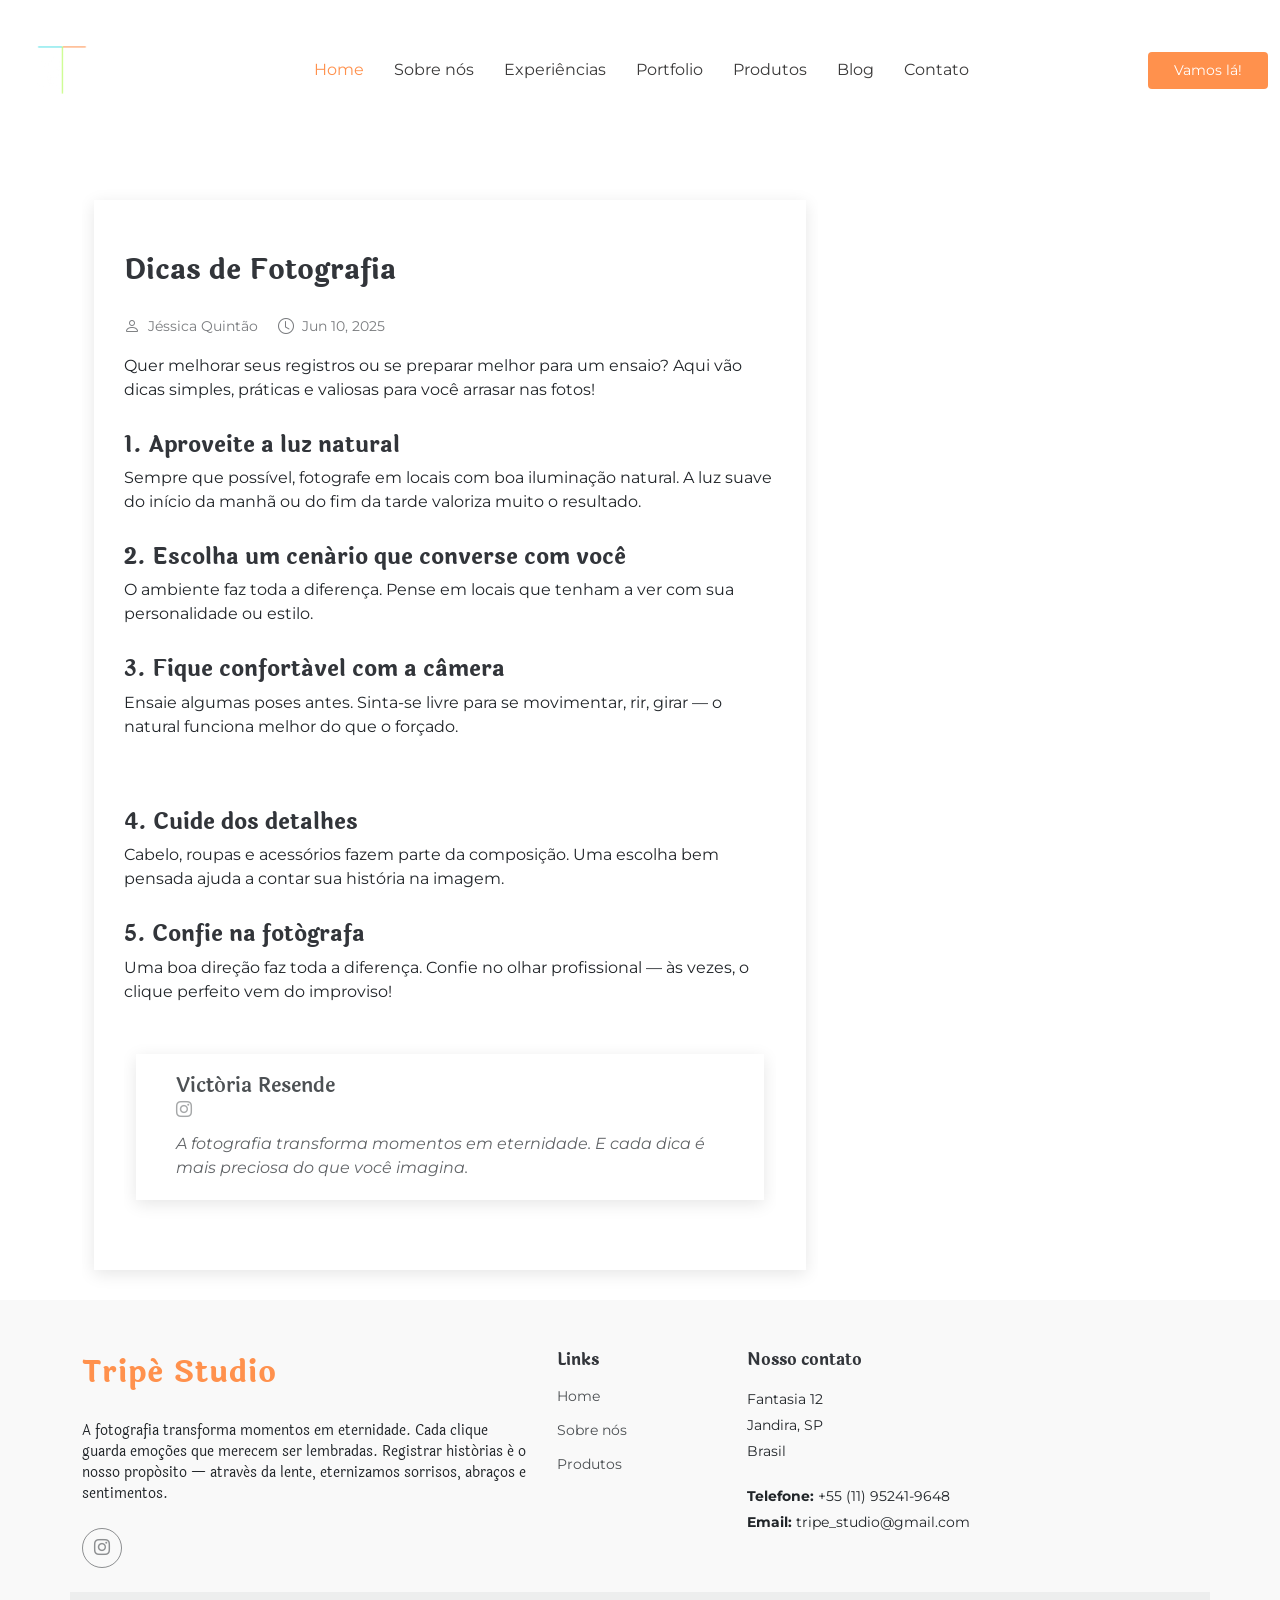
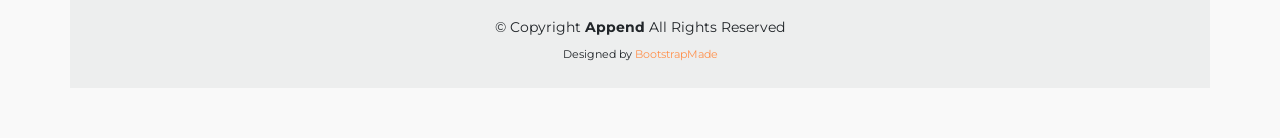
==== commit 5731263d: "Update blog-details.html" ====
--- a/blog-details.html
+++ b/blog-details.html
@@ -34,15 +34,19 @@
   * Author: BootstrapMade.com
   * License: https://bootstrapmade.com/license/
   ======================================================== -->
-<header id="header" class="header d-flex align-items-center fixed-top">
-  <div class="container-fluid position-relative d-flex align-items-center justify-content-between">
-
-    <a href="index.html" class="logo d-flex align-items-center me-auto me-xl-0">
-      <img src="assets/img/tripe simbolo dentro site.png" alt="Logo Tripé" class="img-fluid" style="max-height: 100px;">
-    </a>
-
-    <nav id="navmenu" class="navmenu">
-      <ul>
+</head>
+
+<body class="blog-details-page">
+
+  <header id="header" class="header d-flex align-items-center sticky-top">
+    <div class="container-fluid position-relative d-flex align-items-center justify-content-between">
+      
+      <a href="index.html" class="logo d-flex align-items-center me-auto me-xl-0">
+        <img src="assets/img/tripe simbolo dentro site.png" alt="Logo Tripé" class="img-fluid" style="max-height: 100px;">
+      </a>
+      
+      <nav id="navmenu" class="navmenu">
+        <ul>
         <li><a href="index.html#hero" class="active">Home</a></li>
         <li><a href="index.html#sobre_nos">Sobre nós</a></li>
         <li><a href="index.html#experiencias">Experiências</a></li>
@@ -50,8 +54,8 @@
         <li><a href="index.html#produtos">Produtos</a></li>
         <li><a href="blog.html">Blog</a></li>
         <li><a href="index.html#contato">Contato</a></li>
-      </ul>
-      <i class="mobile-nav-toggle d-xl-none bi bi-list"></i>
+        </ul>
+        <i class="mobile-nav-toggle d-xl-none bi bi-list"></i>
     </nav>
 
     <a class="btn-getstarted" href="index.html#sobre_nos">Vamos lá!</a>
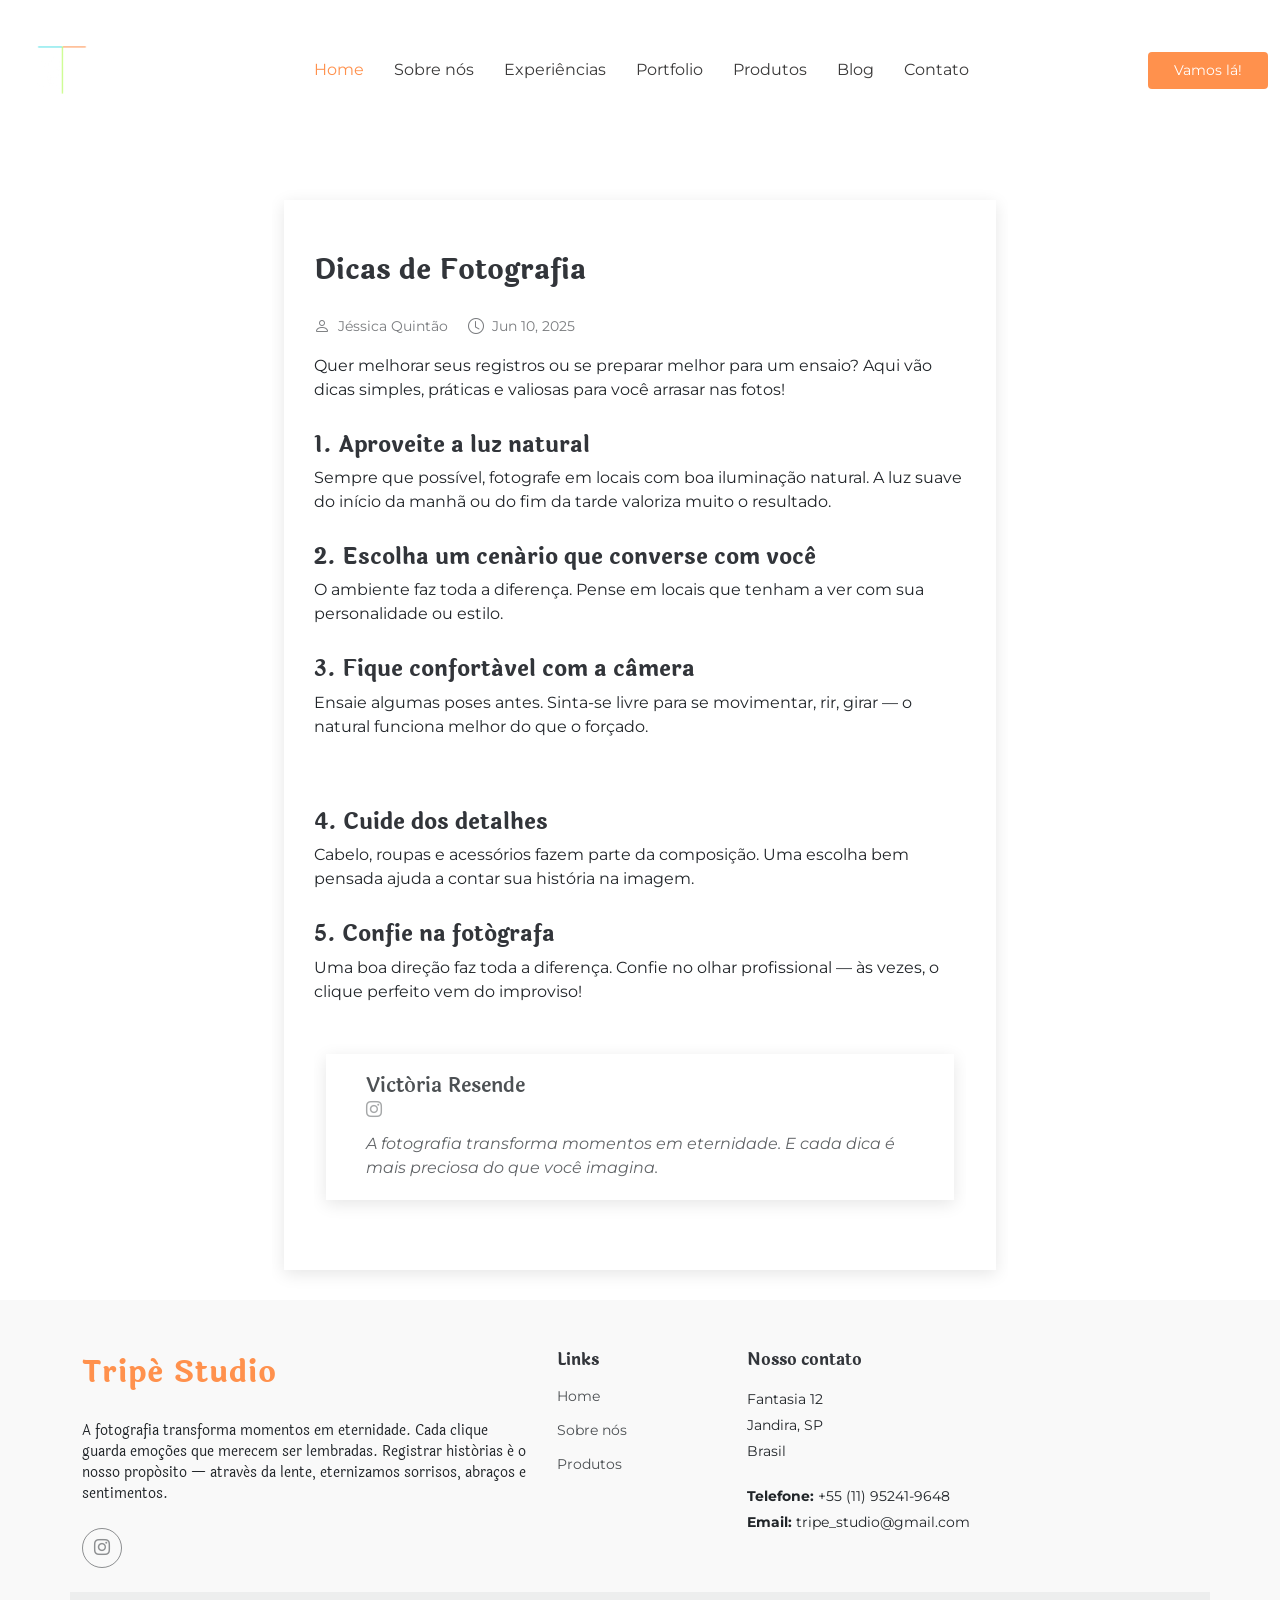
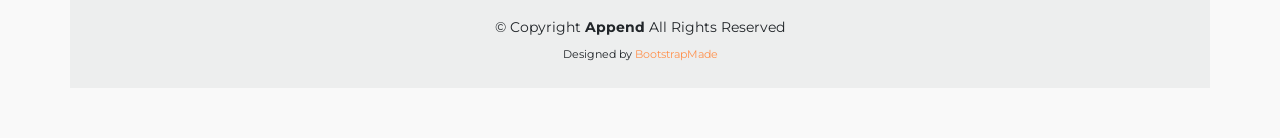
==== commit 285dd05d: "Update blog-details.html" ====
--- a/blog-details.html
+++ b/blog-details.html
@@ -64,7 +64,7 @@
 </header><!-- End Page Title -->
 
     <div class="container">
-      <div class="row">
+      <div class="row justify-content-center">
 
         <div class="col-lg-8">
 
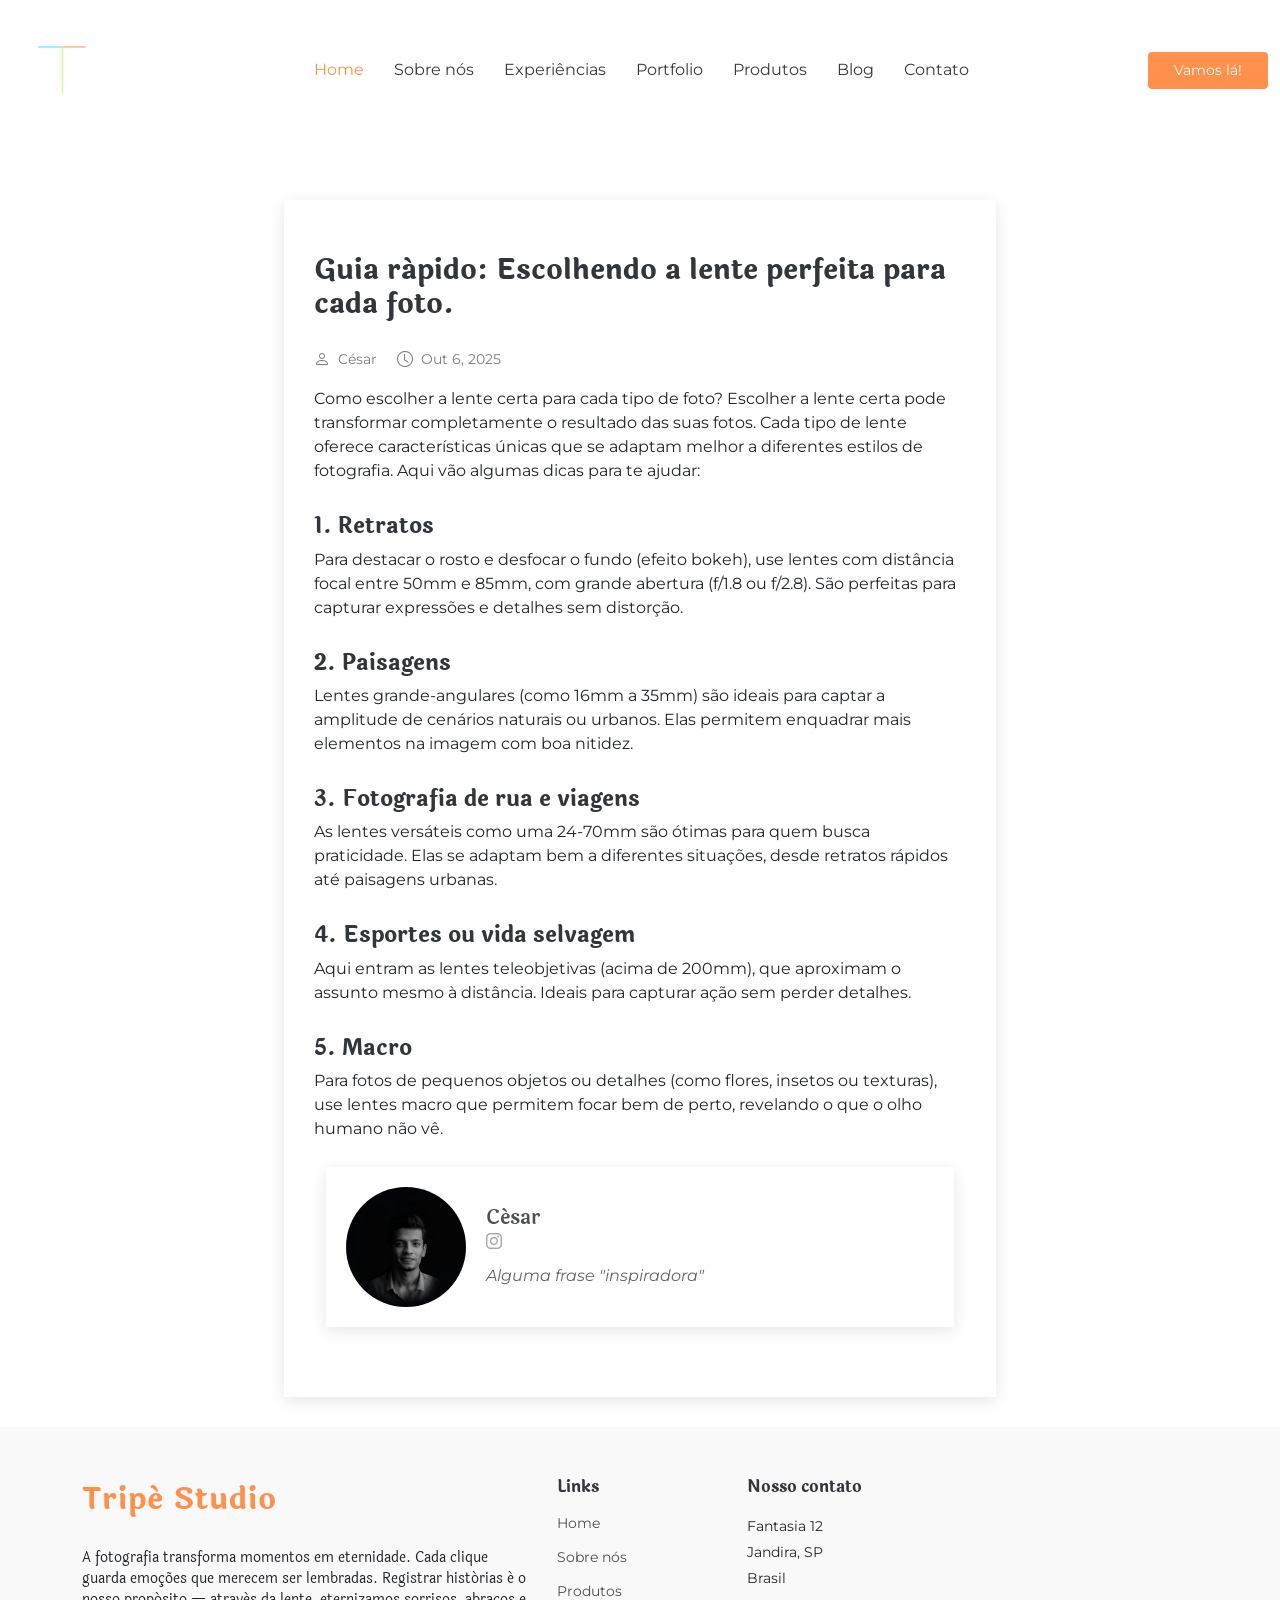
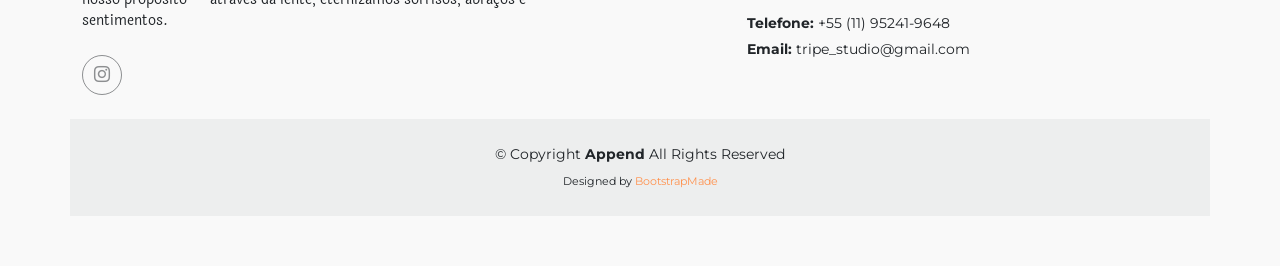
==== commit 360c455f: "Update blog-details.html" ====
--- a/blog-details.html
+++ b/blog-details.html
@@ -78,49 +78,46 @@
                   <img src="assets/img/blog/blog-1.jpg" alt="" class="img-fluid">
                 </div>
 
-                <h2 class="title">Dicas de Fotografia</h2>
+                <h2 class="title">Guia rápido: Escolhendo a lente perfeita para cada foto.</h2>
 
                 <div class="meta-top">
                   <ul>
-                    <li class="d-flex align-items-center"><i class="bi bi-person"></i> <a href="blog-details.html">Jéssica Quintão</a></li>
-                    <li class="d-flex align-items-center"><i class="bi bi-clock"></i> <a href="blog-details.html"><time datetime="2020-01-01">Jun 10, 2025</time></a></li>
+                    <li class="d-flex align-items-center"><i class="bi bi-person"></i> <a href="blog-details.html">César</a></li>
+                    <li class="d-flex align-items-center"><i class="bi bi-clock"></i> <a href="blog-details.html"><time datetime="2020-01-01">Out 6, 2025</time></a></li>
                   </ul>
                 </div><!-- End meta top -->
 
                 <div class="content">
                   <p>
-                  Quer melhorar seus registros ou se preparar melhor para um ensaio? Aqui vão dicas simples, práticas e valiosas para você arrasar nas fotos!
-                  </p>
-
-                  <h3>1. Aproveite a luz natural</h3>
-                  <p>
-                    Sempre que possível, fotografe em locais com boa iluminação natural. A luz suave do início da manhã ou do fim da tarde valoriza muito o resultado.
-                  </p>
-
-                  <h3>2. Escolha um cenário que converse com você</h3>
-                  <p>
-                    O ambiente faz toda a diferença. Pense em locais que tenham a ver com sua personalidade ou estilo.
-                  </p>
-
-                  <h3>3. Fique confortável com a câmera</h3>
-                  <p>
-                    Ensaie algumas poses antes. Sinta-se livre para se movimentar, rir, girar — o natural funciona melhor do que o forçado.
-                  </p>
-
-                  <img src="assets/img/blog/dica-blog-1.jpg" class="img-fluid" alt="">
-
-                  <h3>4. Cuide dos detalhes</h3>
-                  <p>
-                    Cabelo, roupas e acessórios fazem parte da composição. Uma escolha bem pensada ajuda a contar sua história na imagem.
-                  </p>
-
-                  <h3>5. Confie na fotógrafa</h3>
-                  <p>
-                    Uma boa direção faz toda a diferença. Confie no olhar profissional — às vezes, o clique perfeito vem do improviso!
-                  </p>
-                 
-                  <img src="assets/img/blog/dica-blog-2.jpg" class="img-fluid" alt="">
-
+                  Como escolher a lente certa para cada tipo de foto? 
+                  Escolher a lente certa pode transformar completamente o resultado das suas fotos. Cada tipo de lente oferece características únicas que se adaptam melhor a diferentes estilos de fotografia. Aqui vão algumas dicas para te ajudar:
+                  </p>
+
+                  <h3>1. Retratos</h3>
+                  <p>
+                    Para destacar o rosto e desfocar o fundo (efeito bokeh), use lentes com distância focal entre 50mm e 85mm, com grande abertura (f/1.8 ou f/2.8). São perfeitas para capturar expressões e detalhes sem distorção.
+                  </p>
+
+                  <h3>2. Paisagens</h3>
+                  <p>
+                    Lentes grande-angulares (como 16mm a 35mm) são ideais para captar a amplitude de cenários naturais ou urbanos. Elas permitem enquadrar mais elementos na imagem com boa nitidez.
+                  </p>
+
+                  <h3>3. Fotografia de rua e viagens</h3>
+                  <p>
+                    As lentes versáteis como uma 24-70mm são ótimas para quem busca praticidade. Elas se adaptam bem a diferentes situações, desde retratos rápidos até paisagens urbanas.
+                  </p>
+
+                  <h3>4. Esportes ou vida selvagem</h3>
+                  <p>
+                    Aqui entram as lentes teleobjetivas (acima de 200mm), que aproximam o assunto mesmo à distância. Ideais para capturar ação sem perder detalhes.
+                  </p>
+
+                  <h3>5. Macro</h3>
+                  <p>
+                    Para fotos de pequenos objetos ou detalhes (como flores, insetos ou texturas), use lentes macro que permitem focar bem de perto, revelando o que o olho humano não vê.
+                  </p>
+            
                 </div><!-- End post content -->
  
                 
@@ -129,14 +126,14 @@
 
             <div class="container">
               <div class="author-container d-flex align-items-center">
-                <img src="assets/img/blog/blog-author.jpg" class="rounded-circle flex-shrink-0" alt="">
+                <img src="assets/img/blog/cesar.jpg" class="rounded-circle flex-shrink-0" alt="">
                 <div>
-                  <h4>Victória Resende</h4>
+                  <h4>César</h4>
                   <div class="social-links">
                     <a href="https://www.instagram.com/tripe_studio/?igsh=a25ucjdnaDJuYTFt"><i class="biu bi-instagram"></i></a>
                   </div>
                   <p>
-                    A fotografia transforma momentos em eternidade. E cada dica é mais preciosa do que você imagina.
+                    Alguma frase "inspiradora"
                   </p>
                 </div>
               </div>
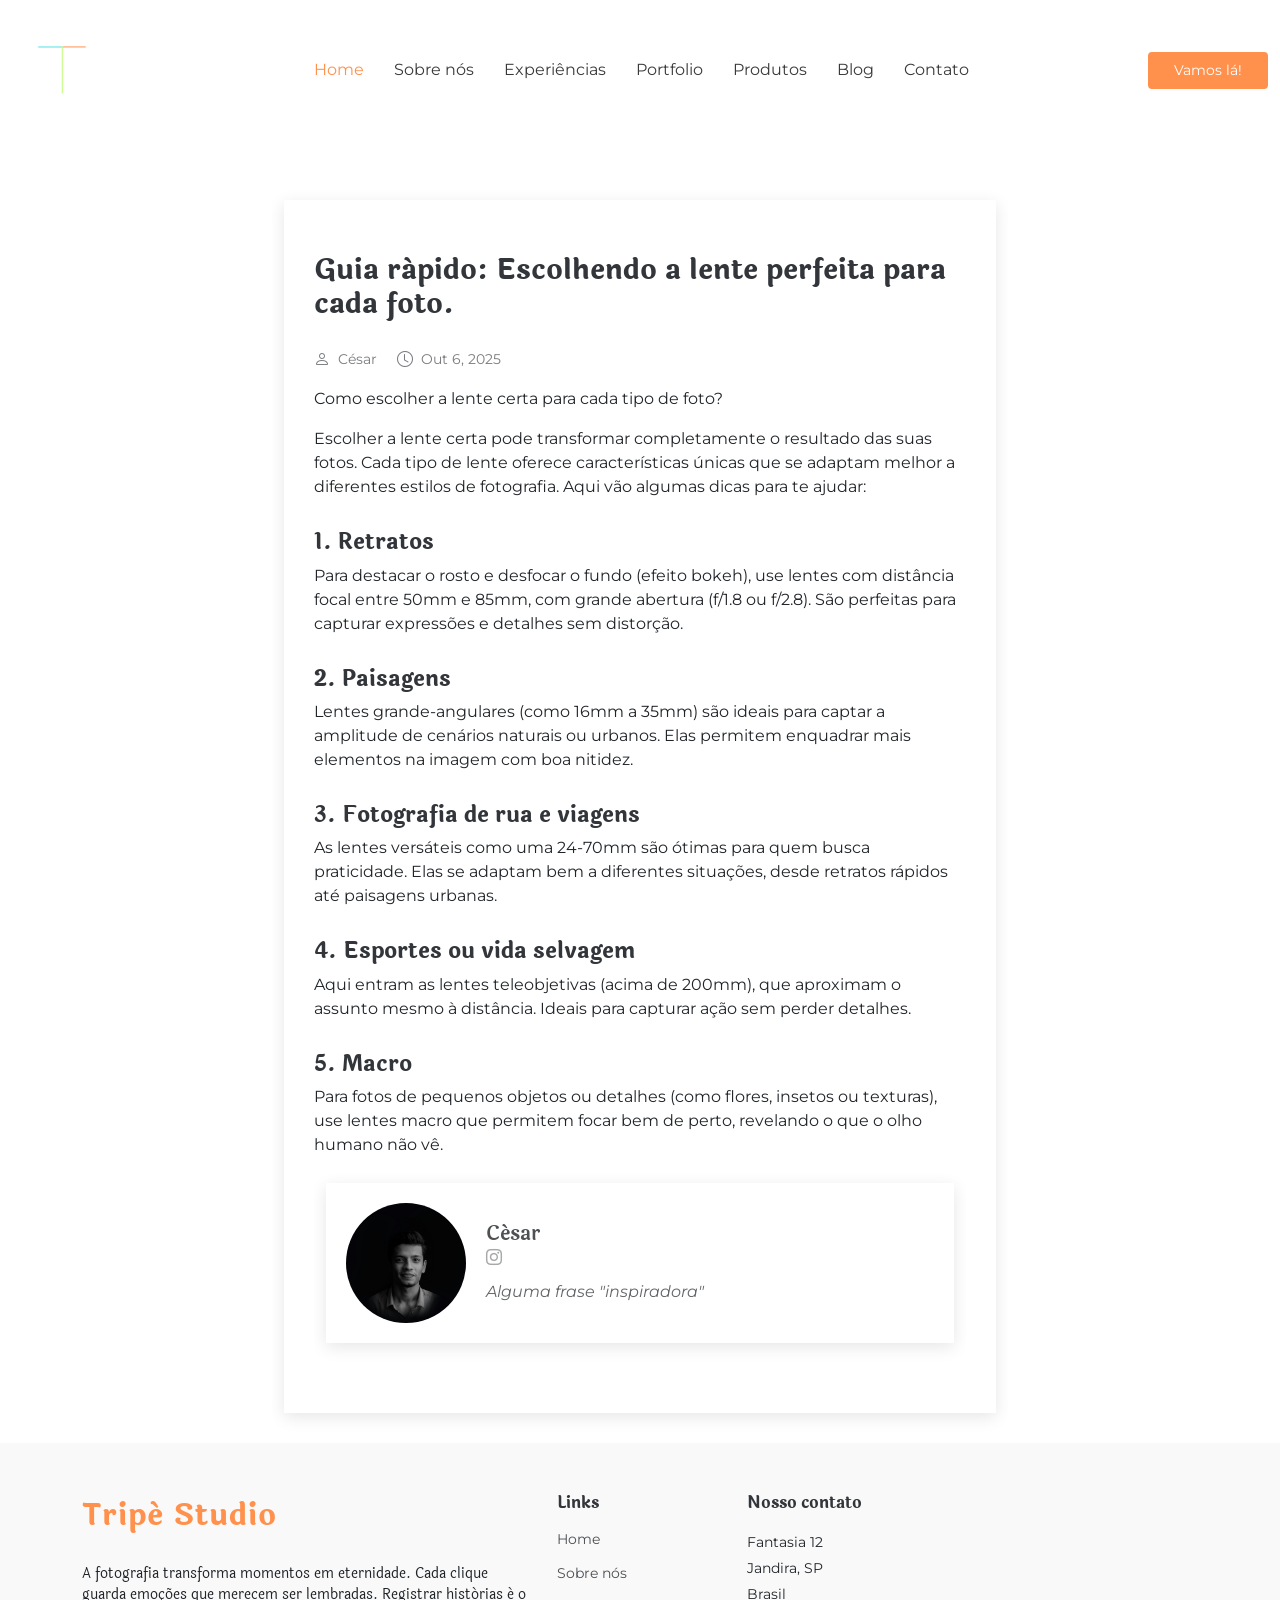
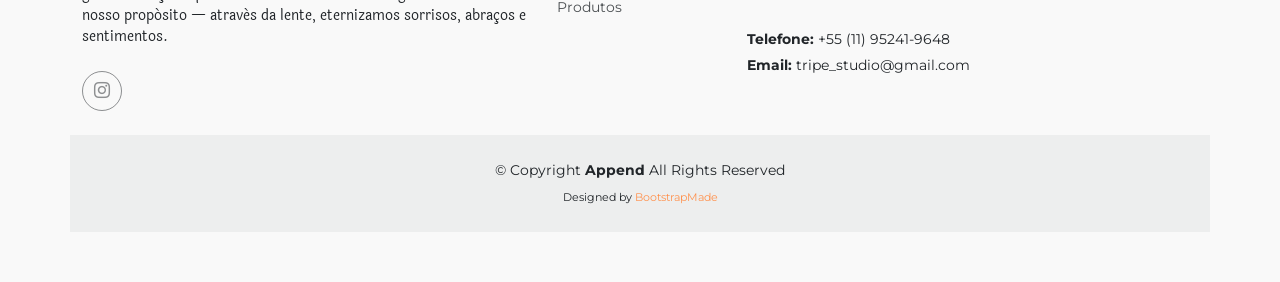
==== commit 2f77eb9e: "Update blog-details.html" ====
--- a/blog-details.html
+++ b/blog-details.html
@@ -88,10 +88,9 @@
                 </div><!-- End meta top -->
 
                 <div class="content">
-                  <p>
-                  Como escolher a lente certa para cada tipo de foto? 
-                  Escolher a lente certa pode transformar completamente o resultado das suas fotos. Cada tipo de lente oferece características únicas que se adaptam melhor a diferentes estilos de fotografia. Aqui vão algumas dicas para te ajudar:
-                  </p>
+                  <p> Como escolher a lente certa para cada tipo de foto? </p>
+                  <p>Escolher a lente certa pode transformar completamente o resultado das suas fotos. Cada tipo de lente oferece características únicas que se adaptam melhor a diferentes estilos de fotografia. Aqui vão algumas dicas para te ajudar:</p>
+                  
 
                   <h3>1. Retratos</h3>
                   <p>
